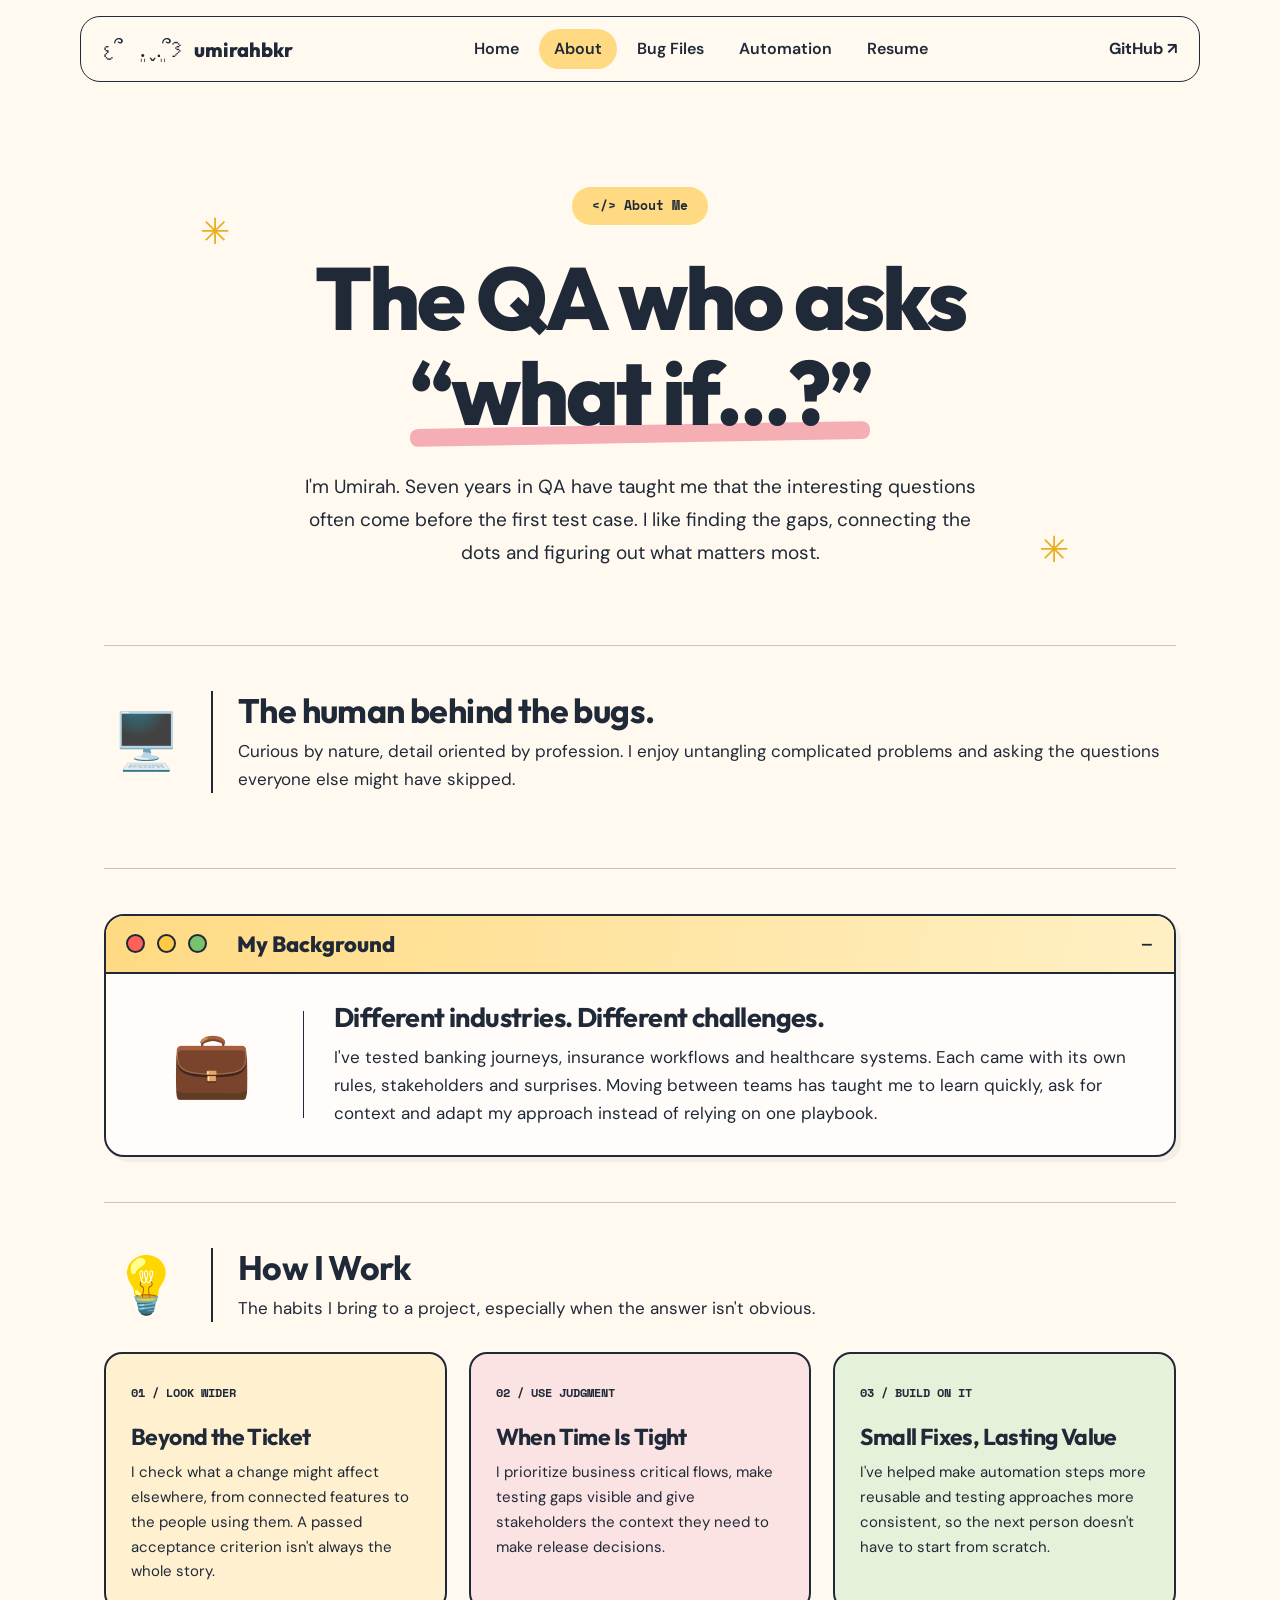
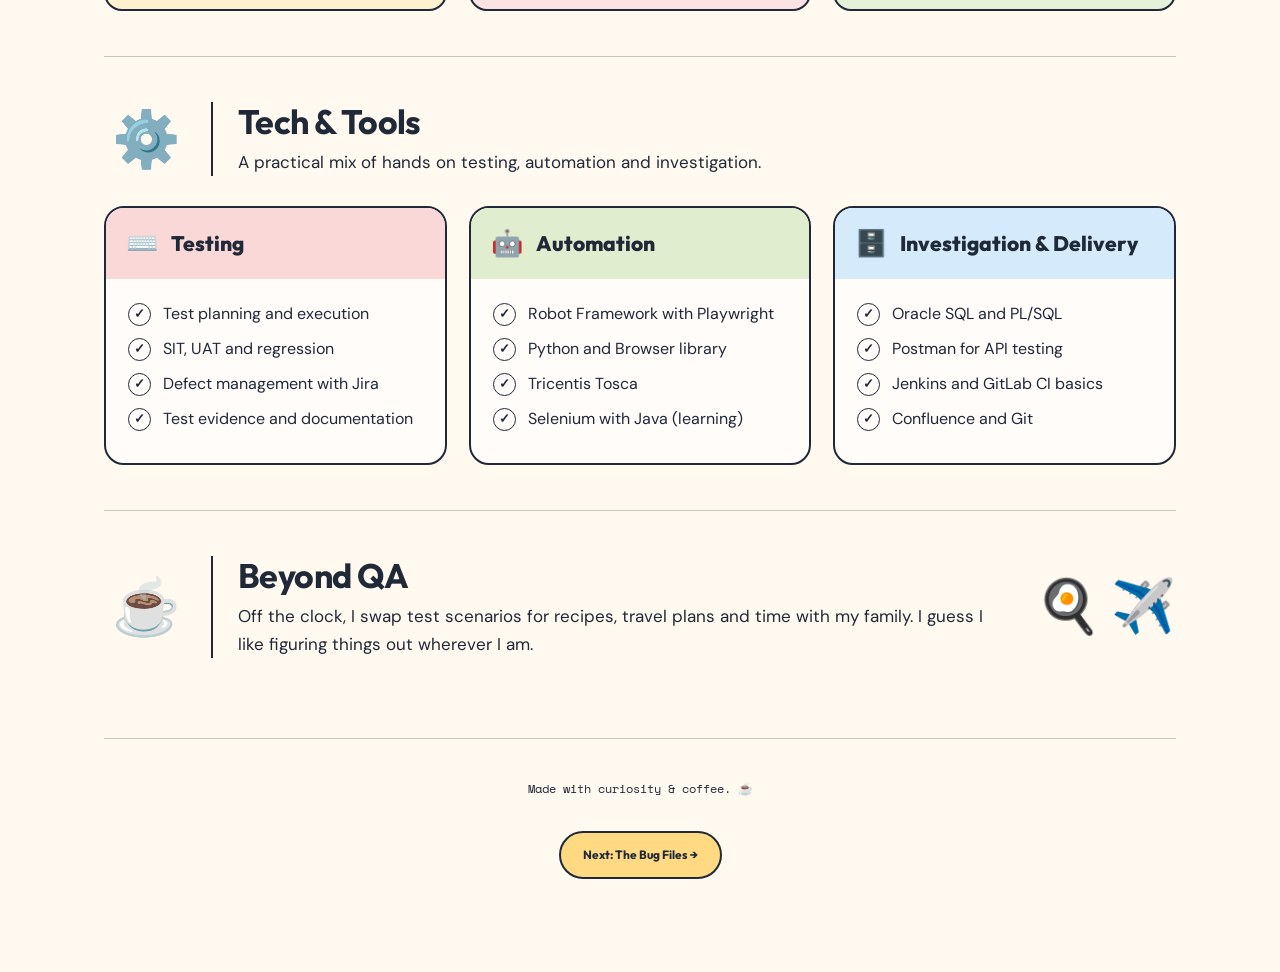
==== about.html @ 30c76423 "change font" ====
<!DOCTYPE html>
<html lang="en">
<head>
  <meta charset="UTF-8">
  <meta name="viewport" content="width=device-width, initial-scale=1.0">
  <meta name="description" content="About Umirah Bakar, a Software QA Specialist with experience across banking, insurance and healthcare.">
  <title>About Me | Umirah Bakar</title>
  <link rel="preconnect" href="https://fonts.googleapis.com">
  <link rel="preconnect" href="https://fonts.gstatic.com" crossorigin>
  <link href="https://fonts.googleapis.com/css2?family=DM+Sans:wght@400;500;600;700&family=Outfit:wght@400;500;600;700;800&family=Space+Mono:wght@400;700&display=swap" rel="stylesheet">
  <style>
    :root{--cream:#FFF9F0;--navy:#202938;--yellow:#FFDA83;--pink:#F6AEB5;--green:#CDE4B1;--blue:#BBDCF5}
    *{box-sizing:border-box}
    html{scroll-behavior:smooth}
    body{margin:0;background:var(--cream);color:var(--navy);font-family:'DM Sans',sans-serif;line-height:1.65}
    h1,h2,h3{font-family:'Outfit',sans-serif;line-height:1.15;letter-spacing:-.6px}
    a{color:inherit}
    header{position:sticky;top:0;z-index:100;padding:16px 24px 0;background:var(--cream)}
    .navbar{max-width:1120px;margin:auto;padding:12px 22px;border:1.5px solid var(--navy);border-radius:20px;background:var(--cream);display:flex;align-items:center;justify-content:space-between;gap:16px}
    .brand{display:flex;align-items:center;gap:12px;font-family:'Outfit',sans-serif;font-size:20px;font-weight:800;text-decoration:none;white-space:nowrap}
    .brand-symbol{font-family:'Space Mono',monospace;font-size:22px;font-weight:400}
    .nav-links{display:flex;align-items:center;justify-content:center;flex-wrap:wrap;gap:5px}
    .nav-links a{text-decoration:none;padding:7px 15px;border-radius:30px;font-weight:600;transition:background .2s,transform .2s}
    .nav-links a:hover{background:var(--pink);transform:translateY(-2px)}
    .nav-links a.active{background:var(--yellow)}
    .github-link{font-weight:700;text-decoration:none;white-space:nowrap}
    .container{max-width:1120px;margin:auto;padding:40px 24px 65px}
    .hero{text-align:center;padding:65px 15px 75px;position:relative}
    .eyebrow{display:inline-block;background:var(--yellow);border-radius:30px;padding:8px 20px;font-family:'Space Mono',monospace;font-size:13px;font-weight:700;margin-bottom:25px}
    .hero h1{font-size:clamp(46px,7vw,88px);font-weight:800;letter-spacing:-3px;line-height:1.08;margin:0 0 30px}
    .highlight{position:relative;white-space:nowrap;z-index:0}
    .highlight:after{content:"";position:absolute;left:0;bottom:5px;width:100%;height:18px;background:var(--pink);border-radius:8px;z-index:-1;transform:rotate(-1deg)}
    .hero p{max-width:680px;margin:auto;font-size:19px;line-height:1.75}
    .sparkle{position:absolute;color:#E8AF1E;font-size:36px;pointer-events:none}
    .sparkle.left{top:80px;left:9%}.sparkle.right{right:10%;bottom:65px}
    .section{border-top:1px solid #C9C3B9;padding:45px 0}
    .section-heading{display:flex;align-items:center;gap:22px;margin-bottom:30px}
    .section-icon{width:85px;flex-shrink:0;text-align:center;font-size:55px;line-height:1}
    .section-heading-text{border-left:2px solid var(--navy);padding-left:25px}
    .section-heading h2{font-size:34px;margin:0 0 7px}
    .section-heading p{font-size:17px;margin:0}
    .retro-window{border:2px solid var(--navy);border-radius:20px;overflow:hidden;background:rgba(255,255,255,.6);box-shadow:5px 5px 0 rgba(32,41,56,.05)}
    .window-bar{background:linear-gradient(100deg,var(--yellow),#FFF0C4);border-bottom:2px solid var(--navy);padding:10px 20px;display:flex;align-items:center;gap:12px}
    .window-dot{width:19px;height:19px;border:2px solid var(--navy);border-radius:50%}
    .red{background:#FF6158}.amber{background:#FFCA43}.lime{background:#77C36C}
    .window-title{font-family:'Outfit',sans-serif;font-size:22px;font-weight:800;margin-left:18px}
    .window-minimize{margin-left:auto;font-size:25px;line-height:1}
    .window-content{display:flex;align-items:center;gap:30px;padding:28px 38px}
    .window-illustration{width:160px;flex-shrink:0;text-align:center;font-size:65px;border-right:1.5px solid var(--navy);padding-right:25px}
    .window-content h3{font-size:27px;margin:0 0 10px}
    .window-content p{font-size:17px;margin:0}
    .quality-grid,.tools-grid{display:grid;grid-template-columns:repeat(3,minmax(0,1fr));gap:22px}
    .quality-card{border:2px solid var(--navy);border-radius:18px;padding:25px;background:white;transition:transform .2s,box-shadow .2s}
    .quality-card:nth-child(1){background:#FFF0D0}.quality-card:nth-child(2){background:#FBE3E4}.quality-card:nth-child(3){background:#E5F1D9}
    .quality-card:hover,.tool-card:hover{transform:translateY(-5px);box-shadow:5px 5px 0 var(--navy)}
    .quality-card .number{font-family:'Space Mono',monospace;font-size:12px;font-weight:700}
    .quality-card h3{font-size:23px;margin:18px 0 10px}
    .quality-card p{font-size:15px;margin:0}
    .tool-card{border:2px solid var(--navy);border-radius:20px;overflow:hidden;background:rgba(255,255,255,.6);transition:transform .2s,box-shadow .2s}
    .tool-card-title{padding:14px 20px;display:flex;align-items:center;gap:13px;font-family:'Outfit',sans-serif;font-size:21px;font-weight:800}
    .tool-card:nth-child(1) .tool-card-title{background:#FAD8D7}.tool-card:nth-child(2) .tool-card-title{background:#E1EDCF}.tool-card:nth-child(3) .tool-card-title{background:#D5EAFB}
    .tool-card-title span{font-size:26px}
    .tool-card ul{padding:12px 22px 20px;margin:0;list-style:none}
    .tool-card li{display:flex;align-items:flex-start;gap:12px;margin:12px 0;line-height:1.4}
    .tool-card li:before{content:"✓";display:inline-flex;align-items:center;justify-content:center;border:1.5px solid var(--navy);border-radius:50%;width:21px;height:21px;flex-shrink:0;font-size:13px;font-weight:800}
    .beyond{display:flex;align-items:center;justify-content:space-between;gap:30px}
    .beyond .section-heading{margin-bottom:0}.beyond-icons{font-size:52px;white-space:nowrap}
    footer{margin-top:35px;padding:28px 0;border-top:1px solid #C9C3B9;text-align:center;font-family:'Space Mono',monospace;font-size:12px}
    .next-page{display:inline-block;margin-top:20px;padding:12px 22px;background:var(--yellow);border:2px solid var(--navy);border-radius:30px;font-family:'Outfit',sans-serif;font-weight:700;text-decoration:none;transition:transform .2s}
    .next-page:hover{transform:translateY(-3px)}
    a:focus-visible{outline:3px solid #B36D36;outline-offset:3px}
    @media(max-width:850px){.navbar{flex-wrap:wrap;justify-content:center}.nav-links{order:3;width:100%}.quality-grid,.tools-grid{grid-template-columns:1fr}.beyond{flex-direction:column;align-items:flex-start}}
    @media(max-width:550px){header{padding:10px 10px 0}.navbar{padding:12px;gap:8px}.brand{font-size:17px}.nav-links{gap:3px}.nav-links a{font-size:12px;padding:6px 9px}.container{padding:20px 18px 45px}.hero{padding:55px 0 60px}.hero h1{font-size:clamp(39px,10vw,58px);letter-spacing:-1.5px}.hero p{font-size:16px}.highlight:after{height:11px}.sparkle{font-size:22px}.section{padding:32px 0}.section-heading{gap:12px}.section-icon{width:55px;font-size:38px}.section-heading-text{padding-left:14px}.section-heading h2{font-size:25px}.section-heading p{font-size:14px}.window-bar{padding:10px;gap:7px}.window-dot{width:14px;height:14px}.window-title{font-size:17px;margin-left:7px}.window-content{padding:24px;flex-direction:column;text-align:center}.window-illustration{width:100%;border-right:none;border-bottom:1.5px solid var(--navy);padding:0 0 15px}.window-content h3{font-size:23px}.window-content p{font-size:15px}.beyond-icons{font-size:42px}}
    @media(prefers-reduced-motion:reduce){html{scroll-behavior:auto}*,*:before,*:after{transition:none!important}}
  </style>
</head>
<body>
  <header>
    <nav class="navbar" aria-label="Main navigation">
      <a href="index.html" class="brand"><span class="brand-symbol">𐔌՞ ܸ.ˬ.ܸ՞𐦯</span>umirahbkr</a>
      <div class="nav-links">
        <a href="index.html">Home</a>
        <a href="about.html" class="active" aria-current="page">About</a>
        <a href="bug-files.html">Bug Files</a>
        <a href="automation.html">Automation</a>
        <a href="resume.html">Resume</a>
      </div>
      <a class="github-link" href="https://github.com/syafiqahumirah" target="_blank" rel="noopener noreferrer" aria-label="Visit my GitHub profile">GitHub ↗</a>
    </nav>
  </header>

  <main class="container">
    <section class="hero">
      <span class="sparkle left" aria-hidden="true">✳</span>
      <span class="eyebrow">&lt;/&gt; About Me</span>
      <h1>The QA who asks<br><span class="highlight">“what if...?”</span></h1>
      <p>I'm Umirah. Seven years in QA have taught me that the interesting questions often come before the first test case. I like finding the gaps, connecting the dots and figuring out what matters most.</p>
      <span class="sparkle right" aria-hidden="true">✳</span>
    </section>

    <section class="section">
      <div class="section-heading">
        <div class="section-icon" aria-hidden="true">🖥️</div>
        <div class="section-heading-text">
          <h2>The human behind the bugs.</h2>
          <p>Curious by nature, detail oriented by profession. I enjoy untangling complicated problems and asking the questions everyone else might have skipped.</p>
        </div>
      </div>
    </section>

    <section class="section">
      <div class="retro-window">
        <div class="window-bar">
          <span class="window-dot red"></span>
          <span class="window-dot amber"></span>
          <span class="window-dot lime"></span>
          <span class="window-title">My Background</span>
          <span class="window-minimize" aria-hidden="true">−</span>
        </div>
        <div class="window-content">
          <div class="window-illustration" aria-hidden="true">💼</div>
          <div>
            <h3>Different industries. Different challenges.</h3>
            <p>I've tested banking journeys, insurance workflows and healthcare systems. Each came with its own rules, stakeholders and surprises. Moving between teams has taught me to learn quickly, ask for context and adapt my approach instead of relying on one playbook.</p>
          </div>
        </div>
      </div>
    </section>

    <section class="section">
      <div class="section-heading">
        <div class="section-icon" aria-hidden="true">💡</div>
        <div class="section-heading-text">
          <h2>How I Work</h2>
          <p>The habits I bring to a project, especially when the answer isn't obvious.</p>
        </div>
      </div>

      <div class="quality-grid">
        <article class="quality-card">
          <span class="number">01 / LOOK WIDER</span>
          <h3>Beyond the Ticket</h3>
          <p>I check what a change might affect elsewhere, from connected features to the people using them. A passed acceptance criterion isn't always the whole story.</p>
        </article>

        <article class="quality-card">
          <span class="number">02 / USE JUDGMENT</span>
          <h3>When Time Is Tight</h3>
          <p>I prioritize business critical flows, make testing gaps visible and give stakeholders the context they need to make release decisions.</p>
        </article>

        <article class="quality-card">
          <span class="number">03 / BUILD ON IT</span>
          <h3>Small Fixes, Lasting Value</h3>
          <p>I've helped make automation steps more reusable and testing approaches more consistent, so the next person doesn't have to start from scratch.</p>
        </article>
      </div>
    </section>

    <section class="section">
      <div class="section-heading">
        <div class="section-icon" aria-hidden="true">⚙️</div>
        <div class="section-heading-text">
          <h2>Tech &amp; Tools</h2>
          <p>A practical mix of hands on testing, automation and investigation.</p>
        </div>
      </div>

      <div class="tools-grid">
        <article class="tool-card">
          <div class="tool-card-title"><span aria-hidden="true">⌨️</span>Testing</div>
          <ul>
            <li>Test planning and execution</li>
            <li>SIT, UAT and regression</li>
            <li>Defect management with Jira</li>
            <li>Test evidence and documentation</li>
          </ul>
        </article>

        <article class="tool-card">
          <div class="tool-card-title"><span aria-hidden="true">🤖</span>Automation</div>
          <ul>
            <li>Robot Framework with Playwright</li>
            <li>Python and Browser library</li>
            <li>Tricentis Tosca</li>
            <li>Selenium with Java (learning)</li>
          </ul>
        </article>

        <article class="tool-card">
          <div class="tool-card-title"><span aria-hidden="true">🗄️</span>Investigation &amp; Delivery</div>
          <ul>
            <li>Oracle SQL and PL/SQL</li>
            <li>Postman for API testing</li>
            <li>Jenkins and GitLab CI basics</li>
            <li>Confluence and Git</li>
          </ul>
        </article>
      </div>
    </section>

    <section class="section">
      <div class="beyond">
        <div class="section-heading">
          <div class="section-icon" aria-hidden="true">☕</div>
          <div class="section-heading-text">
            <h2>Beyond QA</h2>
            <p>Off the clock, I swap test scenarios for recipes, travel plans and time with my family. I guess I like figuring things out wherever I am.</p>
          </div>
        </div>
        <div class="beyond-icons" aria-hidden="true">🍳 ✈️</div>
      </div>
    </section>

    <footer>
      <p>Made with curiosity &amp; coffee. ☕</p>
      <a href="bug-files.html" class="next-page">Next: The Bug Files →</a>
    </footer>
  </main>
</body>
</html>
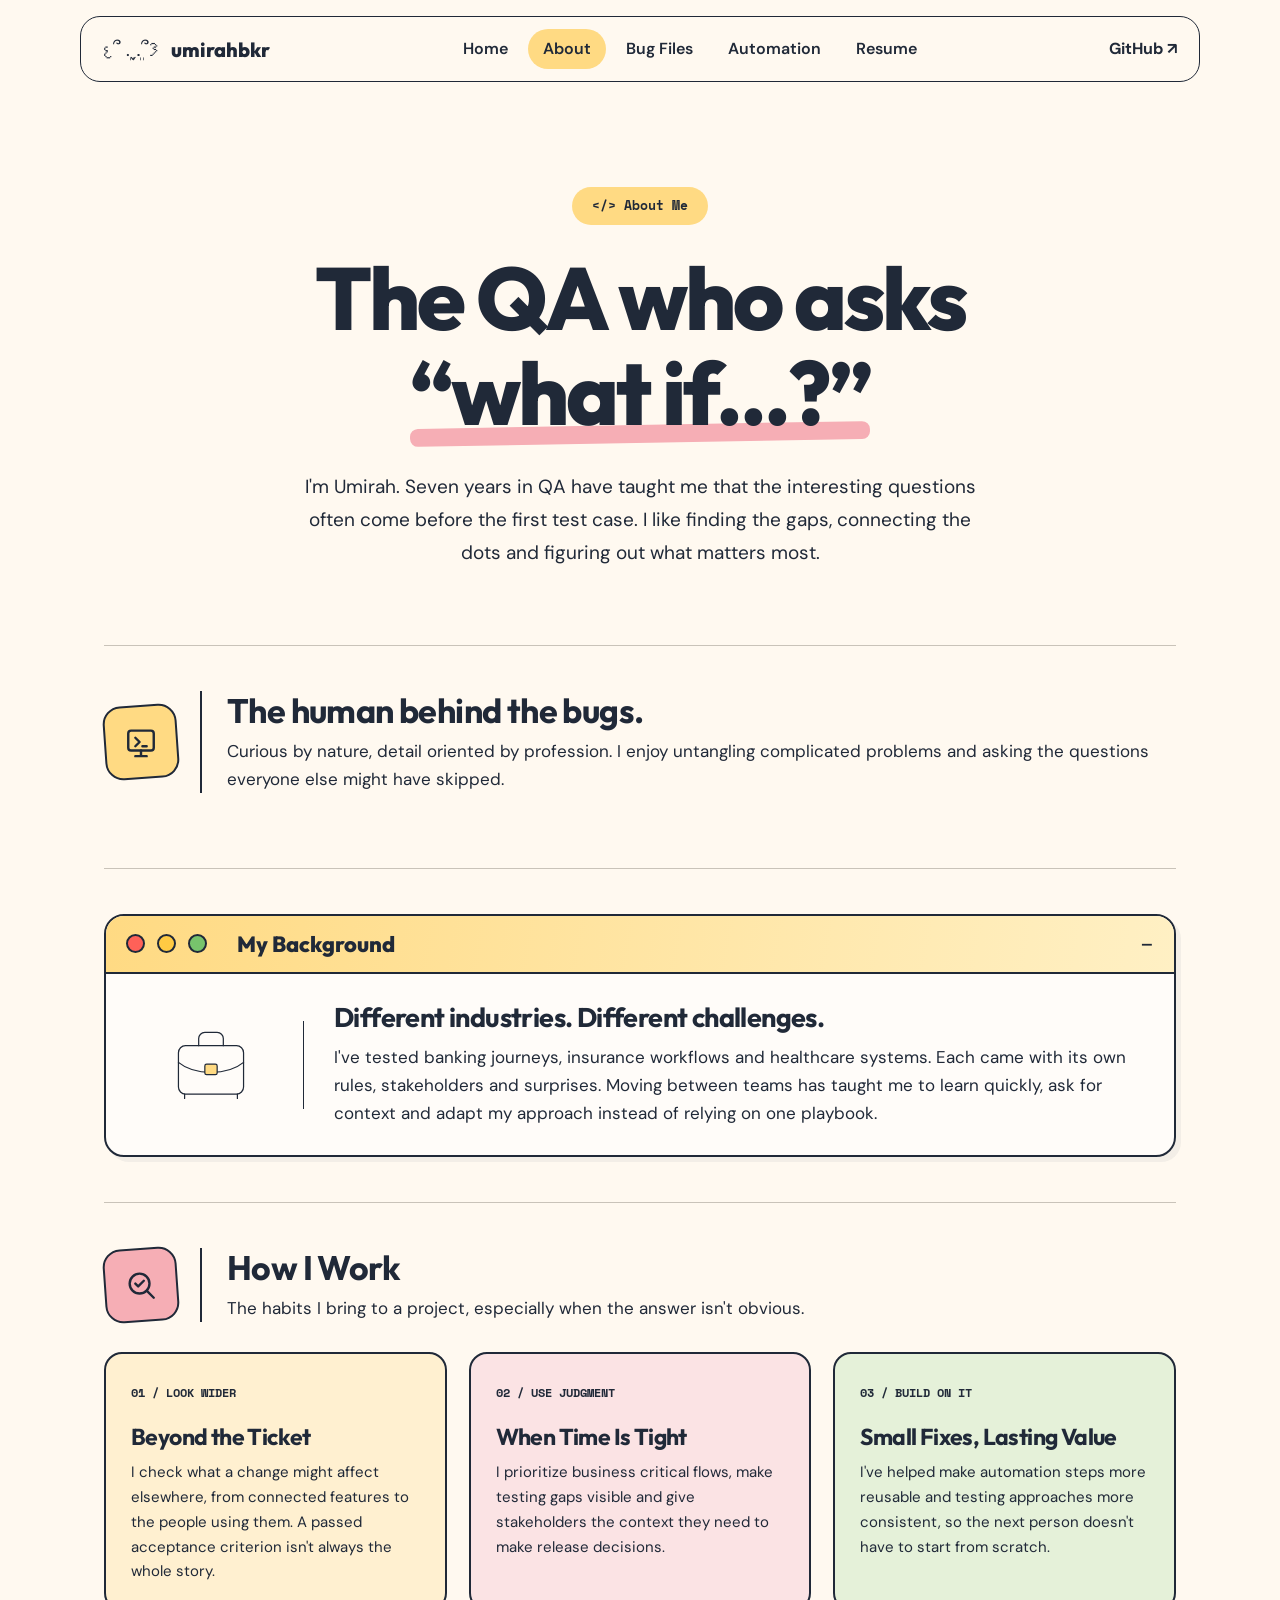
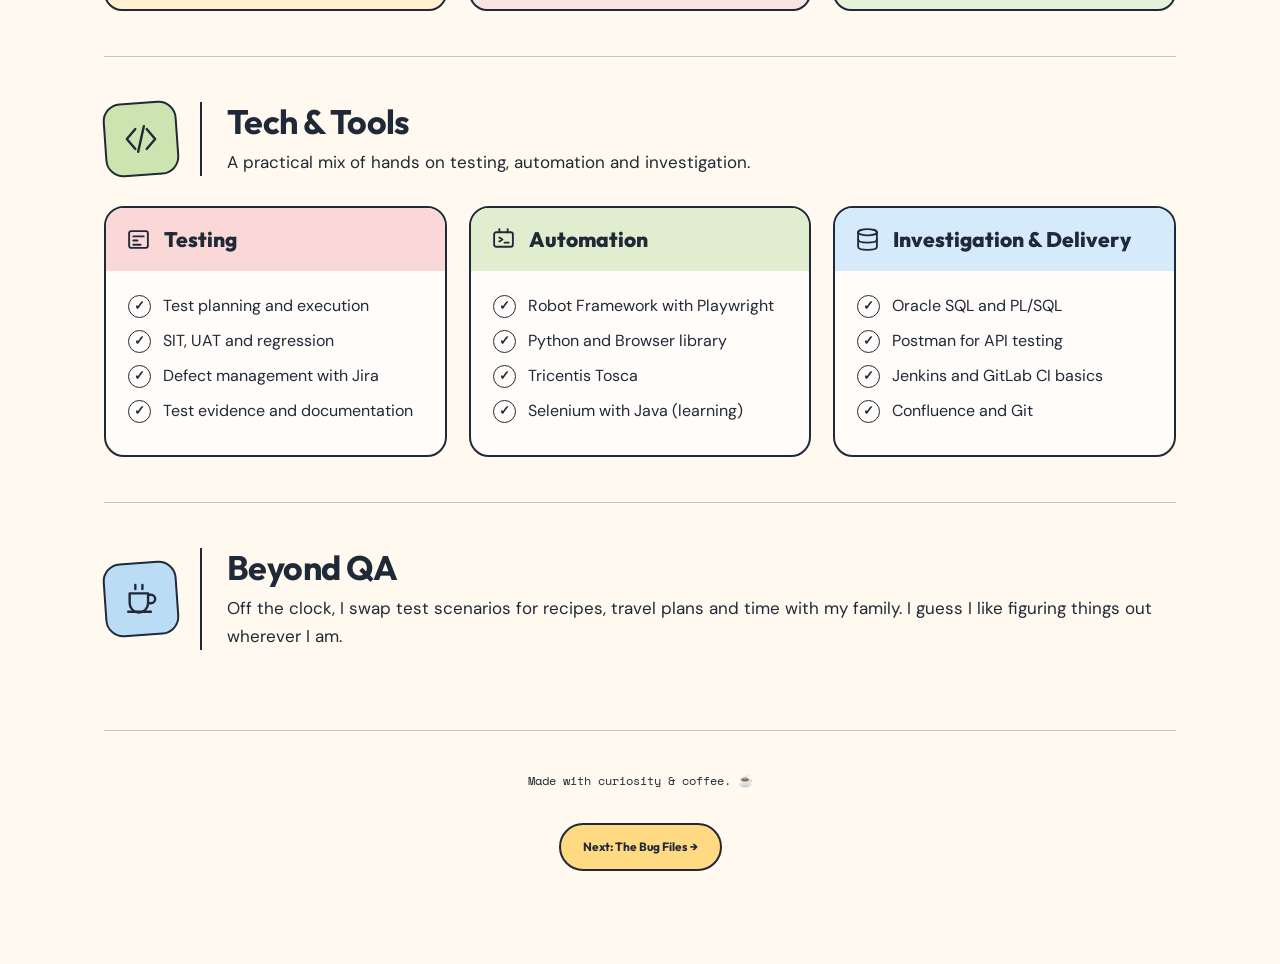
==== commit 4279427d: "remove emoji" ====
--- a/about.html
+++ b/about.html
@@ -6,79 +6,636 @@
   <meta name="viewport" content="width=device-width, initial-scale=1.0">
   <meta name="description" content="About Umirah Bakar, a Software QA Specialist with experience across banking, insurance and healthcare.">
   <title>About Me | Umirah Bakar</title>
+
   <link rel="preconnect" href="https://fonts.googleapis.com">
   <link rel="preconnect" href="https://fonts.gstatic.com" crossorigin>
   <link href="https://fonts.googleapis.com/css2?family=DM+Sans:wght@400;500;600;700&family=Outfit:wght@400;500;600;700;800&family=Space+Mono:wght@400;700&display=swap" rel="stylesheet">
+
   <style>
-    :root{--cream:#FFF9F0;--navy:#202938;--yellow:#FFDA83;--pink:#F6AEB5;--green:#CDE4B1;--blue:#BBDCF5}
-    *{box-sizing:border-box}
-    html{scroll-behavior:smooth}
-    body{margin:0;background:var(--cream);color:var(--navy);font-family:'DM Sans',sans-serif;line-height:1.65}
-    h1,h2,h3{font-family:'Outfit',sans-serif;line-height:1.15;letter-spacing:-.6px}
-    a{color:inherit}
-    header{position:sticky;top:0;z-index:100;padding:16px 24px 0;background:var(--cream)}
-    .navbar{max-width:1120px;margin:auto;padding:12px 22px;border:1.5px solid var(--navy);border-radius:20px;background:var(--cream);display:flex;align-items:center;justify-content:space-between;gap:16px}
-    .brand{display:flex;align-items:center;gap:12px;font-family:'Outfit',sans-serif;font-size:20px;font-weight:800;text-decoration:none;white-space:nowrap}
-    .brand-symbol{font-family:'Space Mono',monospace;font-size:22px;font-weight:400}
-    .nav-links{display:flex;align-items:center;justify-content:center;flex-wrap:wrap;gap:5px}
-    .nav-links a{text-decoration:none;padding:7px 15px;border-radius:30px;font-weight:600;transition:background .2s,transform .2s}
-    .nav-links a:hover{background:var(--pink);transform:translateY(-2px)}
-    .nav-links a.active{background:var(--yellow)}
-    .github-link{font-weight:700;text-decoration:none;white-space:nowrap}
-    .container{max-width:1120px;margin:auto;padding:40px 24px 65px}
-    .hero{text-align:center;padding:65px 15px 75px;position:relative}
-    .eyebrow{display:inline-block;background:var(--yellow);border-radius:30px;padding:8px 20px;font-family:'Space Mono',monospace;font-size:13px;font-weight:700;margin-bottom:25px}
-    .hero h1{font-size:clamp(46px,7vw,88px);font-weight:800;letter-spacing:-3px;line-height:1.08;margin:0 0 30px}
-    .highlight{position:relative;white-space:nowrap;z-index:0}
-    .highlight:after{content:"";position:absolute;left:0;bottom:5px;width:100%;height:18px;background:var(--pink);border-radius:8px;z-index:-1;transform:rotate(-1deg)}
-    .hero p{max-width:680px;margin:auto;font-size:19px;line-height:1.75}
-    .sparkle{position:absolute;color:#E8AF1E;font-size:36px;pointer-events:none}
-    .sparkle.left{top:80px;left:9%}.sparkle.right{right:10%;bottom:65px}
-    .section{border-top:1px solid #C9C3B9;padding:45px 0}
-    .section-heading{display:flex;align-items:center;gap:22px;margin-bottom:30px}
-    .section-icon{width:85px;flex-shrink:0;text-align:center;font-size:55px;line-height:1}
-    .section-heading-text{border-left:2px solid var(--navy);padding-left:25px}
-    .section-heading h2{font-size:34px;margin:0 0 7px}
-    .section-heading p{font-size:17px;margin:0}
-    .retro-window{border:2px solid var(--navy);border-radius:20px;overflow:hidden;background:rgba(255,255,255,.6);box-shadow:5px 5px 0 rgba(32,41,56,.05)}
-    .window-bar{background:linear-gradient(100deg,var(--yellow),#FFF0C4);border-bottom:2px solid var(--navy);padding:10px 20px;display:flex;align-items:center;gap:12px}
-    .window-dot{width:19px;height:19px;border:2px solid var(--navy);border-radius:50%}
-    .red{background:#FF6158}.amber{background:#FFCA43}.lime{background:#77C36C}
-    .window-title{font-family:'Outfit',sans-serif;font-size:22px;font-weight:800;margin-left:18px}
-    .window-minimize{margin-left:auto;font-size:25px;line-height:1}
-    .window-content{display:flex;align-items:center;gap:30px;padding:28px 38px}
-    .window-illustration{width:160px;flex-shrink:0;text-align:center;font-size:65px;border-right:1.5px solid var(--navy);padding-right:25px}
-    .window-content h3{font-size:27px;margin:0 0 10px}
-    .window-content p{font-size:17px;margin:0}
-    .quality-grid,.tools-grid{display:grid;grid-template-columns:repeat(3,minmax(0,1fr));gap:22px}
-    .quality-card{border:2px solid var(--navy);border-radius:18px;padding:25px;background:white;transition:transform .2s,box-shadow .2s}
-    .quality-card:nth-child(1){background:#FFF0D0}.quality-card:nth-child(2){background:#FBE3E4}.quality-card:nth-child(3){background:#E5F1D9}
-    .quality-card:hover,.tool-card:hover{transform:translateY(-5px);box-shadow:5px 5px 0 var(--navy)}
-    .quality-card .number{font-family:'Space Mono',monospace;font-size:12px;font-weight:700}
-    .quality-card h3{font-size:23px;margin:18px 0 10px}
-    .quality-card p{font-size:15px;margin:0}
-    .tool-card{border:2px solid var(--navy);border-radius:20px;overflow:hidden;background:rgba(255,255,255,.6);transition:transform .2s,box-shadow .2s}
-    .tool-card-title{padding:14px 20px;display:flex;align-items:center;gap:13px;font-family:'Outfit',sans-serif;font-size:21px;font-weight:800}
-    .tool-card:nth-child(1) .tool-card-title{background:#FAD8D7}.tool-card:nth-child(2) .tool-card-title{background:#E1EDCF}.tool-card:nth-child(3) .tool-card-title{background:#D5EAFB}
-    .tool-card-title span{font-size:26px}
-    .tool-card ul{padding:12px 22px 20px;margin:0;list-style:none}
-    .tool-card li{display:flex;align-items:flex-start;gap:12px;margin:12px 0;line-height:1.4}
-    .tool-card li:before{content:"✓";display:inline-flex;align-items:center;justify-content:center;border:1.5px solid var(--navy);border-radius:50%;width:21px;height:21px;flex-shrink:0;font-size:13px;font-weight:800}
-    .beyond{display:flex;align-items:center;justify-content:space-between;gap:30px}
-    .beyond .section-heading{margin-bottom:0}.beyond-icons{font-size:52px;white-space:nowrap}
-    footer{margin-top:35px;padding:28px 0;border-top:1px solid #C9C3B9;text-align:center;font-family:'Space Mono',monospace;font-size:12px}
-    .next-page{display:inline-block;margin-top:20px;padding:12px 22px;background:var(--yellow);border:2px solid var(--navy);border-radius:30px;font-family:'Outfit',sans-serif;font-weight:700;text-decoration:none;transition:transform .2s}
-    .next-page:hover{transform:translateY(-3px)}
-    a:focus-visible{outline:3px solid #B36D36;outline-offset:3px}
-    @media(max-width:850px){.navbar{flex-wrap:wrap;justify-content:center}.nav-links{order:3;width:100%}.quality-grid,.tools-grid{grid-template-columns:1fr}.beyond{flex-direction:column;align-items:flex-start}}
-    @media(max-width:550px){header{padding:10px 10px 0}.navbar{padding:12px;gap:8px}.brand{font-size:17px}.nav-links{gap:3px}.nav-links a{font-size:12px;padding:6px 9px}.container{padding:20px 18px 45px}.hero{padding:55px 0 60px}.hero h1{font-size:clamp(39px,10vw,58px);letter-spacing:-1.5px}.hero p{font-size:16px}.highlight:after{height:11px}.sparkle{font-size:22px}.section{padding:32px 0}.section-heading{gap:12px}.section-icon{width:55px;font-size:38px}.section-heading-text{padding-left:14px}.section-heading h2{font-size:25px}.section-heading p{font-size:14px}.window-bar{padding:10px;gap:7px}.window-dot{width:14px;height:14px}.window-title{font-size:17px;margin-left:7px}.window-content{padding:24px;flex-direction:column;text-align:center}.window-illustration{width:100%;border-right:none;border-bottom:1.5px solid var(--navy);padding:0 0 15px}.window-content h3{font-size:23px}.window-content p{font-size:15px}.beyond-icons{font-size:42px}}
-    @media(prefers-reduced-motion:reduce){html{scroll-behavior:auto}*,*:before,*:after{transition:none!important}}
+    :root {
+      --cream: #FFF9F0;
+      --navy: #202938;
+      --yellow: #FFDA83;
+      --pink: #F6AEB5;
+      --green: #CDE4B1;
+      --blue: #BBDCF5;
+    }
+
+    * {
+      box-sizing: border-box;
+    }
+
+    html {
+      scroll-behavior: smooth;
+    }
+
+    body {
+      margin: 0;
+      background: var(--cream);
+      color: var(--navy);
+      font-family: 'DM Sans', sans-serif;
+      line-height: 1.65;
+    }
+
+    h1, h2, h3 {
+      font-family: 'Outfit', sans-serif;
+      line-height: 1.15;
+      letter-spacing: -.6px;
+    }
+
+    a {
+      color: inherit;
+    }
+
+    /* Navigation */
+
+    header {
+      position: sticky;
+      top: 0;
+      z-index: 100;
+      padding: 16px 24px 0;
+      background: var(--cream);
+    }
+
+    .navbar {
+      max-width: 1120px;
+      margin: auto;
+      padding: 12px 22px;
+      border: 1.5px solid var(--navy);
+      border-radius: 20px;
+      background: var(--cream);
+      display: flex;
+      align-items: center;
+      justify-content: space-between;
+      gap: 16px;
+    }
+
+    .brand {
+      display: flex;
+      align-items: center;
+      gap: 12px;
+      font-family: 'Outfit', sans-serif;
+      font-size: 20px;
+      font-weight: 800;
+      text-decoration: none;
+      white-space: nowrap;
+    }
+
+    .brand-symbol {
+      font-family: 'DM Sans', sans-serif;
+      font-size: 19px;
+      font-weight: 400;
+    }
+
+    .nav-links {
+      display: flex;
+      align-items: center;
+      justify-content: center;
+      flex-wrap: wrap;
+      gap: 5px;
+    }
+
+    .nav-links a {
+      text-decoration: none;
+      padding: 7px 15px;
+      border-radius: 30px;
+      font-weight: 600;
+      transition: background .2s, transform .2s;
+    }
+
+    .nav-links a:hover {
+      background: var(--pink);
+      transform: translateY(-2px);
+    }
+
+    .nav-links a.active {
+      background: var(--yellow);
+    }
+
+    .github-link {
+      font-weight: 700;
+      text-decoration: none;
+      white-space: nowrap;
+    }
+
+    /* Layout */
+
+    .container {
+      max-width: 1120px;
+      margin: auto;
+      padding: 40px 24px 65px;
+    }
+
+    /* Hero */
+
+    .hero {
+      text-align: center;
+      padding: 65px 15px 75px;
+    }
+
+    .eyebrow {
+      display: inline-block;
+      background: var(--yellow);
+      border-radius: 30px;
+      padding: 8px 20px;
+      font-family: 'Space Mono', monospace;
+      font-size: 13px;
+      font-weight: 700;
+      margin-bottom: 25px;
+    }
+
+    .hero h1 {
+      font-size: clamp(46px, 7vw, 88px);
+      font-weight: 800;
+      letter-spacing: -3px;
+      line-height: 1.08;
+      margin: 0 0 30px;
+    }
+
+    .highlight {
+      position: relative;
+      white-space: nowrap;
+      z-index: 0;
+    }
+
+    .highlight:after {
+      content: "";
+      position: absolute;
+      left: 0;
+      bottom: 5px;
+      width: 100%;
+      height: 18px;
+      background: var(--pink);
+      border-radius: 8px;
+      z-index: -1;
+      transform: rotate(-1deg);
+    }
+
+    .hero p {
+      max-width: 680px;
+      margin: auto;
+      font-size: 19px;
+      line-height: 1.75;
+    }
+
+    /* Section headings */
+
+    .section {
+      border-top: 1px solid #C9C3B9;
+      padding: 45px 0;
+    }
+
+    .section-heading {
+      display: flex;
+      align-items: center;
+      gap: 22px;
+      margin-bottom: 30px;
+    }
+
+    .section-icon {
+      width: 74px;
+      height: 74px;
+      flex-shrink: 0;
+      display: flex;
+      align-items: center;
+      justify-content: center;
+      border: 2px solid var(--navy);
+      border-radius: 18px;
+      background: var(--yellow);
+      transform: rotate(-4deg);
+    }
+
+    .section-icon svg {
+      width: 34px;
+      height: 34px;
+      stroke: var(--navy);
+      stroke-width: 1.7;
+      stroke-linecap: round;
+      stroke-linejoin: round;
+      fill: none;
+      transform: rotate(4deg);
+    }
+
+    .section-heading-text {
+      border-left: 2px solid var(--navy);
+      padding-left: 25px;
+    }
+
+    .section-heading h2 {
+      font-size: 34px;
+      margin: 0 0 7px;
+    }
+
+    .section-heading p {
+      font-size: 17px;
+      margin: 0;
+    }
+
+    /* Retro window */
+
+    .retro-window {
+      border: 2px solid var(--navy);
+      border-radius: 20px;
+      overflow: hidden;
+      background: rgba(255,255,255,.6);
+      box-shadow: 5px 5px 0 rgba(32,41,56,.05);
+    }
+
+    .window-bar {
+      background: linear-gradient(100deg, var(--yellow), #FFF0C4);
+      border-bottom: 2px solid var(--navy);
+      padding: 10px 20px;
+      display: flex;
+      align-items: center;
+      gap: 12px;
+    }
+
+    .window-dot {
+      width: 19px;
+      height: 19px;
+      border: 2px solid var(--navy);
+      border-radius: 50%;
+    }
+
+    .red { background: #FF6158; }
+    .amber { background: #FFCA43; }
+    .lime { background: #77C36C; }
+
+    .window-title {
+      font-family: 'Outfit', sans-serif;
+      font-size: 22px;
+      font-weight: 800;
+      margin-left: 18px;
+    }
+
+    .window-minimize {
+      margin-left: auto;
+      font-size: 25px;
+      line-height: 1;
+    }
+
+    .window-content {
+      display: flex;
+      align-items: center;
+      gap: 30px;
+      padding: 28px 38px;
+    }
+
+    .window-illustration {
+      width: 160px;
+      flex-shrink: 0;
+      display: flex;
+      justify-content: center;
+      align-items: center;
+      border-right: 1.5px solid var(--navy);
+      padding-right: 25px;
+    }
+
+    .window-illustration svg {
+      width: 88px;
+      height: 88px;
+      stroke: var(--navy);
+      stroke-width: 1.4;
+      fill: none;
+      stroke-linecap: round;
+      stroke-linejoin: round;
+    }
+
+    .window-content h3 {
+      font-size: 27px;
+      margin: 0 0 10px;
+    }
+
+    .window-content p {
+      font-size: 17px;
+      margin: 0;
+    }
+
+    /* How I Work */
+
+    .quality-grid,
+    .tools-grid {
+      display: grid;
+      grid-template-columns: repeat(3, minmax(0, 1fr));
+      gap: 22px;
+    }
+
+    .quality-card {
+      border: 2px solid var(--navy);
+      border-radius: 18px;
+      padding: 25px;
+      background: white;
+      transition: transform .2s, box-shadow .2s;
+    }
+
+    .quality-card:nth-child(1) {
+      background: #FFF0D0;
+    }
+
+    .quality-card:nth-child(2) {
+      background: #FBE3E4;
+    }
+
+    .quality-card:nth-child(3) {
+      background: #E5F1D9;
+    }
+
+    .quality-card:hover,
+    .tool-card:hover {
+      transform: translateY(-5px);
+      box-shadow: 5px 5px 0 var(--navy);
+    }
+
+    .quality-card .number {
+      font-family: 'Space Mono', monospace;
+      font-size: 12px;
+      font-weight: 700;
+    }
+
+    .quality-card h3 {
+      font-size: 23px;
+      margin: 18px 0 10px;
+    }
+
+    .quality-card p {
+      font-size: 15px;
+      margin: 0;
+    }
+
+    /* Tools */
+
+    .tool-card {
+      border: 2px solid var(--navy);
+      border-radius: 20px;
+      overflow: hidden;
+      background: rgba(255,255,255,.6);
+      transition: transform .2s, box-shadow .2s;
+    }
+
+    .tool-card-title {
+      padding: 14px 20px;
+      display: flex;
+      align-items: center;
+      gap: 13px;
+      font-family: 'Outfit', sans-serif;
+      font-size: 21px;
+      font-weight: 800;
+    }
+
+    .tool-card-title svg {
+      width: 25px;
+      height: 25px;
+      flex-shrink: 0;
+      stroke: var(--navy);
+      stroke-width: 1.8;
+      stroke-linecap: round;
+      stroke-linejoin: round;
+      fill: none;
+    }
+
+    .tool-card:nth-child(1) .tool-card-title {
+      background: #FAD8D7;
+    }
+
+    .tool-card:nth-child(2) .tool-card-title {
+      background: #E1EDCF;
+    }
+
+    .tool-card:nth-child(3) .tool-card-title {
+      background: #D5EAFB;
+    }
+
+    .tool-card ul {
+      padding: 12px 22px 20px;
+      margin: 0;
+      list-style: none;
+    }
+
+    .tool-card li {
+      display: flex;
+      align-items: flex-start;
+      gap: 12px;
+      margin: 12px 0;
+      line-height: 1.4;
+    }
+
+    .tool-card li:before {
+      content: "✓";
+      display: inline-flex;
+      align-items: center;
+      justify-content: center;
+      border: 1.5px solid var(--navy);
+      border-radius: 50%;
+      width: 21px;
+      height: 21px;
+      flex-shrink: 0;
+      font-size: 13px;
+      font-weight: 800;
+    }
+
+    /* Beyond QA */
+
+    .beyond .section-heading {
+      margin-bottom: 0;
+    }
+
+    .beyond .section-icon {
+      background: var(--blue);
+    }
+
+    /* Footer */
+
+    footer {
+      margin-top: 35px;
+      padding: 28px 0;
+      border-top: 1px solid #C9C3B9;
+      text-align: center;
+      font-family: 'Space Mono', monospace;
+      font-size: 12px;
+    }
+
+    .next-page {
+      display: inline-block;
+      margin-top: 20px;
+      padding: 12px 22px;
+      background: var(--yellow);
+      border: 2px solid var(--navy);
+      border-radius: 30px;
+      font-family: 'Outfit', sans-serif;
+      font-weight: 700;
+      text-decoration: none;
+      transition: transform .2s;
+    }
+
+    .next-page:hover {
+      transform: translateY(-3px);
+    }
+
+    a:focus-visible {
+      outline: 3px solid #B36D36;
+      outline-offset: 3px;
+    }
+
+    /* Tablet */
+
+    @media (max-width: 850px) {
+      .navbar {
+        flex-wrap: wrap;
+        justify-content: center;
+      }
+
+      .nav-links {
+        order: 3;
+        width: 100%;
+      }
+
+      .quality-grid,
+      .tools-grid {
+        grid-template-columns: 1fr;
+      }
+    }
+
+    /* Mobile */
+
+    @media (max-width: 550px) {
+      header {
+        padding: 10px 10px 0;
+      }
+
+      .navbar {
+        padding: 12px;
+        gap: 8px;
+      }
+
+      .brand {
+        font-size: 17px;
+      }
+
+      .brand-symbol {
+        font-size: 15px;
+      }
+
+      .nav-links {
+        gap: 3px;
+      }
+
+      .nav-links a {
+        font-size: 12px;
+        padding: 6px 9px;
+      }
+
+      .container {
+        padding: 20px 18px 45px;
+      }
+
+      .hero {
+        padding: 55px 0 60px;
+      }
+
+      .hero h1 {
+        font-size: clamp(39px, 10vw, 58px);
+        letter-spacing: -1.5px;
+      }
+
+      .hero p {
+        font-size: 16px;
+      }
+
+      .highlight:after {
+        height: 11px;
+      }
+
+      .section {
+        padding: 32px 0;
+      }
+
+      .section-heading {
+        gap: 12px;
+      }
+
+      .section-icon {
+        width: 54px;
+        height: 54px;
+        border-radius: 13px;
+      }
+
+      .section-icon svg {
+        width: 27px;
+        height: 27px;
+      }
+
+      .section-heading-text {
+        padding-left: 14px;
+      }
+
+      .section-heading h2 {
+        font-size: 25px;
+      }
+
+      .section-heading p {
+        font-size: 14px;
+      }
+
+      .window-bar {
+        padding: 10px;
+        gap: 7px;
+      }
+
+      .window-dot {
+        width: 14px;
+        height: 14px;
+      }
+
+      .window-title {
+        font-size: 17px;
+        margin-left: 7px;
+      }
+
+      .window-content {
+        padding: 24px;
+        flex-direction: column;
+        text-align: center;
+      }
+
+      .window-illustration {
+        width: 100%;
+        border-right: none;
+        border-bottom: 1.5px solid var(--navy);
+        padding: 0 0 15px;
+      }
+
+      .window-content h3 {
+        font-size: 23px;
+      }
+
+      .window-content p {
+        font-size: 15px;
+      }
+    }
+
+    @media (prefers-reduced-motion: reduce) {
+      html {
+        scroll-behavior: auto;
+      }
+
+      *, *:before, *:after {
+        transition: none !important;
+      }
+    }
   </style>
 </head>
+
 <body>
+
+  <!-- Navigation -->
   <header>
     <nav class="navbar" aria-label="Main navigation">
-      <a href="index.html" class="brand"><span class="brand-symbol">𐔌՞ ܸ.ˬ.ܸ՞𐦯</span>umirahbkr</a>
+
+      <a href="index.html" class="brand">
+        <span class="brand-symbol">𐔌՞ ܸ.ˬ.ܸ՞𐦯</span>
+        umirahbkr
+      </a>
+
       <div class="nav-links">
         <a href="index.html">Home</a>
         <a href="about.html" class="active" aria-current="page">About</a>
@@ -86,31 +643,71 @@
         <a href="automation.html">Automation</a>
         <a href="resume.html">Resume</a>
       </div>
-      <a class="github-link" href="https://github.com/syafiqahumirah" target="_blank" rel="noopener noreferrer" aria-label="Visit my GitHub profile">GitHub ↗</a>
+
+      <a
+        class="github-link"
+        href="https://github.com/syafiqahumirah"
+        target="_blank"
+        rel="noopener noreferrer"
+        aria-label="Visit my GitHub profile">
+        GitHub ↗
+      </a>
+
     </nav>
   </header>
 
   <main class="container">
+
+    <!-- Hero -->
     <section class="hero">
-      <span class="sparkle left" aria-hidden="true">✳</span>
+
       <span class="eyebrow">&lt;/&gt; About Me</span>
-      <h1>The QA who asks<br><span class="highlight">“what if...?”</span></h1>
-      <p>I'm Umirah. Seven years in QA have taught me that the interesting questions often come before the first test case. I like finding the gaps, connecting the dots and figuring out what matters most.</p>
-      <span class="sparkle right" aria-hidden="true">✳</span>
+
+      <h1>
+        The QA who asks<br>
+        <span class="highlight">“what if...?”</span>
+      </h1>
+
+      <p>
+        I'm Umirah. Seven years in QA have taught me
+        that the interesting questions often come before
+        the first test case. I like finding the gaps,
+        connecting the dots and figuring out what matters most.
+      </p>
+
     </section>
 
+    <!-- Human Behind The Bugs -->
     <section class="section">
+
       <div class="section-heading">
-        <div class="section-icon" aria-hidden="true">🖥️</div>
+
+        <div class="section-icon" aria-hidden="true">
+          <svg viewBox="0 0 24 24">
+            <rect x="3" y="4" width="18" height="14" rx="2"/>
+            <path d="M8 22h8M12 18v4"/>
+            <path d="m8 9 3 3-3 3M13 15h3"/>
+          </svg>
+        </div>
+
         <div class="section-heading-text">
           <h2>The human behind the bugs.</h2>
-          <p>Curious by nature, detail oriented by profession. I enjoy untangling complicated problems and asking the questions everyone else might have skipped.</p>
+          <p>
+            Curious by nature, detail oriented by profession.
+            I enjoy untangling complicated problems and asking
+            the questions everyone else might have skipped.
+          </p>
         </div>
+
       </div>
+
     </section>
 
+    <!-- Background -->
     <section class="section">
+
       <div class="retro-window">
+
         <div class="window-bar">
           <span class="window-dot red"></span>
           <span class="window-dot amber"></span>
@@ -118,105 +715,226 @@
           <span class="window-title">My Background</span>
           <span class="window-minimize" aria-hidden="true">−</span>
         </div>
+
         <div class="window-content">
-          <div class="window-illustration" aria-hidden="true">💼</div>
+
+          <div class="window-illustration" aria-hidden="true">
+            <svg viewBox="0 0 100 100">
+              <rect x="13" y="28" width="74" height="55" rx="8"/>
+              <path d="M36 28v-8a7 7 0 0 1 7-7h14a7 7 0 0 1 7 7v8"/>
+              <path d="M13 47c18 15 56 15 74 0"/>
+              <rect x="43" y="49" width="14" height="12" rx="2" fill="#FFDA83"/>
+              <path d="M20 83v5M80 83v5"/>
+            </svg>
+          </div>
+
           <div>
             <h3>Different industries. Different challenges.</h3>
-            <p>I've tested banking journeys, insurance workflows and healthcare systems. Each came with its own rules, stakeholders and surprises. Moving between teams has taught me to learn quickly, ask for context and adapt my approach instead of relying on one playbook.</p>
+            <p>
+              I've tested banking journeys, insurance workflows
+              and healthcare systems. Each came with its own
+              rules, stakeholders and surprises. Moving between
+              teams has taught me to learn quickly, ask for
+              context and adapt my approach instead of relying
+              on one playbook.
+            </p>
           </div>
+
         </div>
+
       </div>
+
     </section>
 
+    <!-- How I Work -->
     <section class="section">
+
       <div class="section-heading">
-        <div class="section-icon" aria-hidden="true">💡</div>
+
+        <div class="section-icon" style="background:var(--pink)" aria-hidden="true">
+          <svg viewBox="0 0 24 24">
+            <circle cx="11" cy="11" r="7"/>
+            <path d="m16 16 5 5"/>
+            <path d="m8 11 2 2 4-4"/>
+          </svg>
+        </div>
+
         <div class="section-heading-text">
           <h2>How I Work</h2>
-          <p>The habits I bring to a project, especially when the answer isn't obvious.</p>
+          <p>
+            The habits I bring to a project,
+            especially when the answer isn't obvious.
+          </p>
         </div>
+
       </div>
 
       <div class="quality-grid">
+
         <article class="quality-card">
           <span class="number">01 / LOOK WIDER</span>
           <h3>Beyond the Ticket</h3>
-          <p>I check what a change might affect elsewhere, from connected features to the people using them. A passed acceptance criterion isn't always the whole story.</p>
+          <p>
+            I check what a change might affect elsewhere,
+            from connected features to the people using them.
+            A passed acceptance criterion isn't always
+            the whole story.
+          </p>
         </article>
 
         <article class="quality-card">
           <span class="number">02 / USE JUDGMENT</span>
           <h3>When Time Is Tight</h3>
-          <p>I prioritize business critical flows, make testing gaps visible and give stakeholders the context they need to make release decisions.</p>
+          <p>
+            I prioritize business critical flows,
+            make testing gaps visible and give stakeholders
+            the context they need to make release decisions.
+          </p>
         </article>
 
         <article class="quality-card">
           <span class="number">03 / BUILD ON IT</span>
           <h3>Small Fixes, Lasting Value</h3>
-          <p>I've helped make automation steps more reusable and testing approaches more consistent, so the next person doesn't have to start from scratch.</p>
+          <p>
+            I've helped make automation steps more reusable
+            and testing approaches more consistent,
+            so the next person doesn't have to
+            start from scratch.
+          </p>
         </article>
+
       </div>
+
     </section>
 
+    <!-- Tech & Tools -->
     <section class="section">
+
       <div class="section-heading">
-        <div class="section-icon" aria-hidden="true">⚙️</div>
+
+        <div class="section-icon" style="background:var(--green)" aria-hidden="true">
+          <svg viewBox="0 0 24 24">
+            <path d="m8 5-6 7 6 7M16 5l6 7-6 7M14 3l-4 18"/>
+          </svg>
+        </div>
+
         <div class="section-heading-text">
           <h2>Tech &amp; Tools</h2>
-          <p>A practical mix of hands on testing, automation and investigation.</p>
+          <p>
+            A practical mix of hands on testing,
+            automation and investigation.
+          </p>
         </div>
+
       </div>
 
       <div class="tools-grid">
+
+        <!-- Testing -->
         <article class="tool-card">
-          <div class="tool-card-title"><span aria-hidden="true">⌨️</span>Testing</div>
+
+          <div class="tool-card-title">
+            <svg viewBox="0 0 24 24" aria-hidden="true">
+              <rect x="3" y="4" width="18" height="16" rx="2"/>
+              <path d="M7 9h10M7 13h4M7 17h7"/>
+            </svg>
+            Testing
+          </div>
+
           <ul>
             <li>Test planning and execution</li>
             <li>SIT, UAT and regression</li>
             <li>Defect management with Jira</li>
             <li>Test evidence and documentation</li>
           </ul>
+
         </article>
 
+        <!-- Automation -->
         <article class="tool-card">
-          <div class="tool-card-title"><span aria-hidden="true">🤖</span>Automation</div>
+
+          <div class="tool-card-title">
+            <svg viewBox="0 0 24 24" aria-hidden="true">
+              <rect x="3" y="5" width="18" height="14" rx="2"/>
+              <path d="m8 10 3 2-3 2M13 15h4"/>
+              <path d="M8 2v3M16 2v3"/>
+            </svg>
+            Automation
+          </div>
+
           <ul>
             <li>Robot Framework with Playwright</li>
             <li>Python and Browser library</li>
             <li>Tricentis Tosca</li>
             <li>Selenium with Java (learning)</li>
           </ul>
+
         </article>
 
+        <!-- Investigation -->
         <article class="tool-card">
-          <div class="tool-card-title"><span aria-hidden="true">🗄️</span>Investigation &amp; Delivery</div>
+
+          <div class="tool-card-title">
+            <svg viewBox="0 0 24 24" aria-hidden="true">
+              <ellipse cx="12" cy="5" rx="9" ry="3"/>
+              <path d="M3 5v14c0 2 4 3 9 3s9-1 9-3V5"/>
+              <path d="M3 12c0 2 4 3 9 3s9-1 9-3"/>
+            </svg>
+            Investigation &amp; Delivery
+          </div>
+
           <ul>
             <li>Oracle SQL and PL/SQL</li>
             <li>Postman for API testing</li>
             <li>Jenkins and GitLab CI basics</li>
             <li>Confluence and Git</li>
           </ul>
+
         </article>
+
       </div>
+
     </section>
 
-    <section class="section">
-      <div class="beyond">
-        <div class="section-heading">
-          <div class="section-icon" aria-hidden="true">☕</div>
-          <div class="section-heading-text">
-            <h2>Beyond QA</h2>
-            <p>Off the clock, I swap test scenarios for recipes, travel plans and time with my family. I guess I like figuring things out wherever I am.</p>
-          </div>
+    <!-- Beyond QA -->
+    <section class="section beyond">
+
+      <div class="section-heading">
+
+        <div class="section-icon" aria-hidden="true">
+          <svg viewBox="0 0 24 24">
+            <path d="M4 8h13v7a6.5 6.5 0 0 1-13 0V8Z"/>
+            <path d="M17 9h2a3 3 0 0 1 0 6h-2"/>
+            <path d="M3 21h16"/>
+            <path d="M8 2v3M13 2v3"/>
+          </svg>
         </div>
-        <div class="beyond-icons" aria-hidden="true">🍳 ✈️</div>
+
+        <div class="section-heading-text">
+          <h2>Beyond QA</h2>
+          <p>
+            Off the clock, I swap test scenarios for recipes,
+            travel plans and time with my family.
+            I guess I like figuring things out wherever I am.
+          </p>
+        </div>
+
       </div>
+
     </section>
 
+    <!-- Footer -->
     <footer>
+
       <p>Made with curiosity &amp; coffee. ☕</p>
-      <a href="bug-files.html" class="next-page">Next: The Bug Files →</a>
+
+      <a href="bug-files.html" class="next-page">
+        Next: The Bug Files →
+      </a>
+
     </footer>
+
   </main>
+
 </body>
 </html>
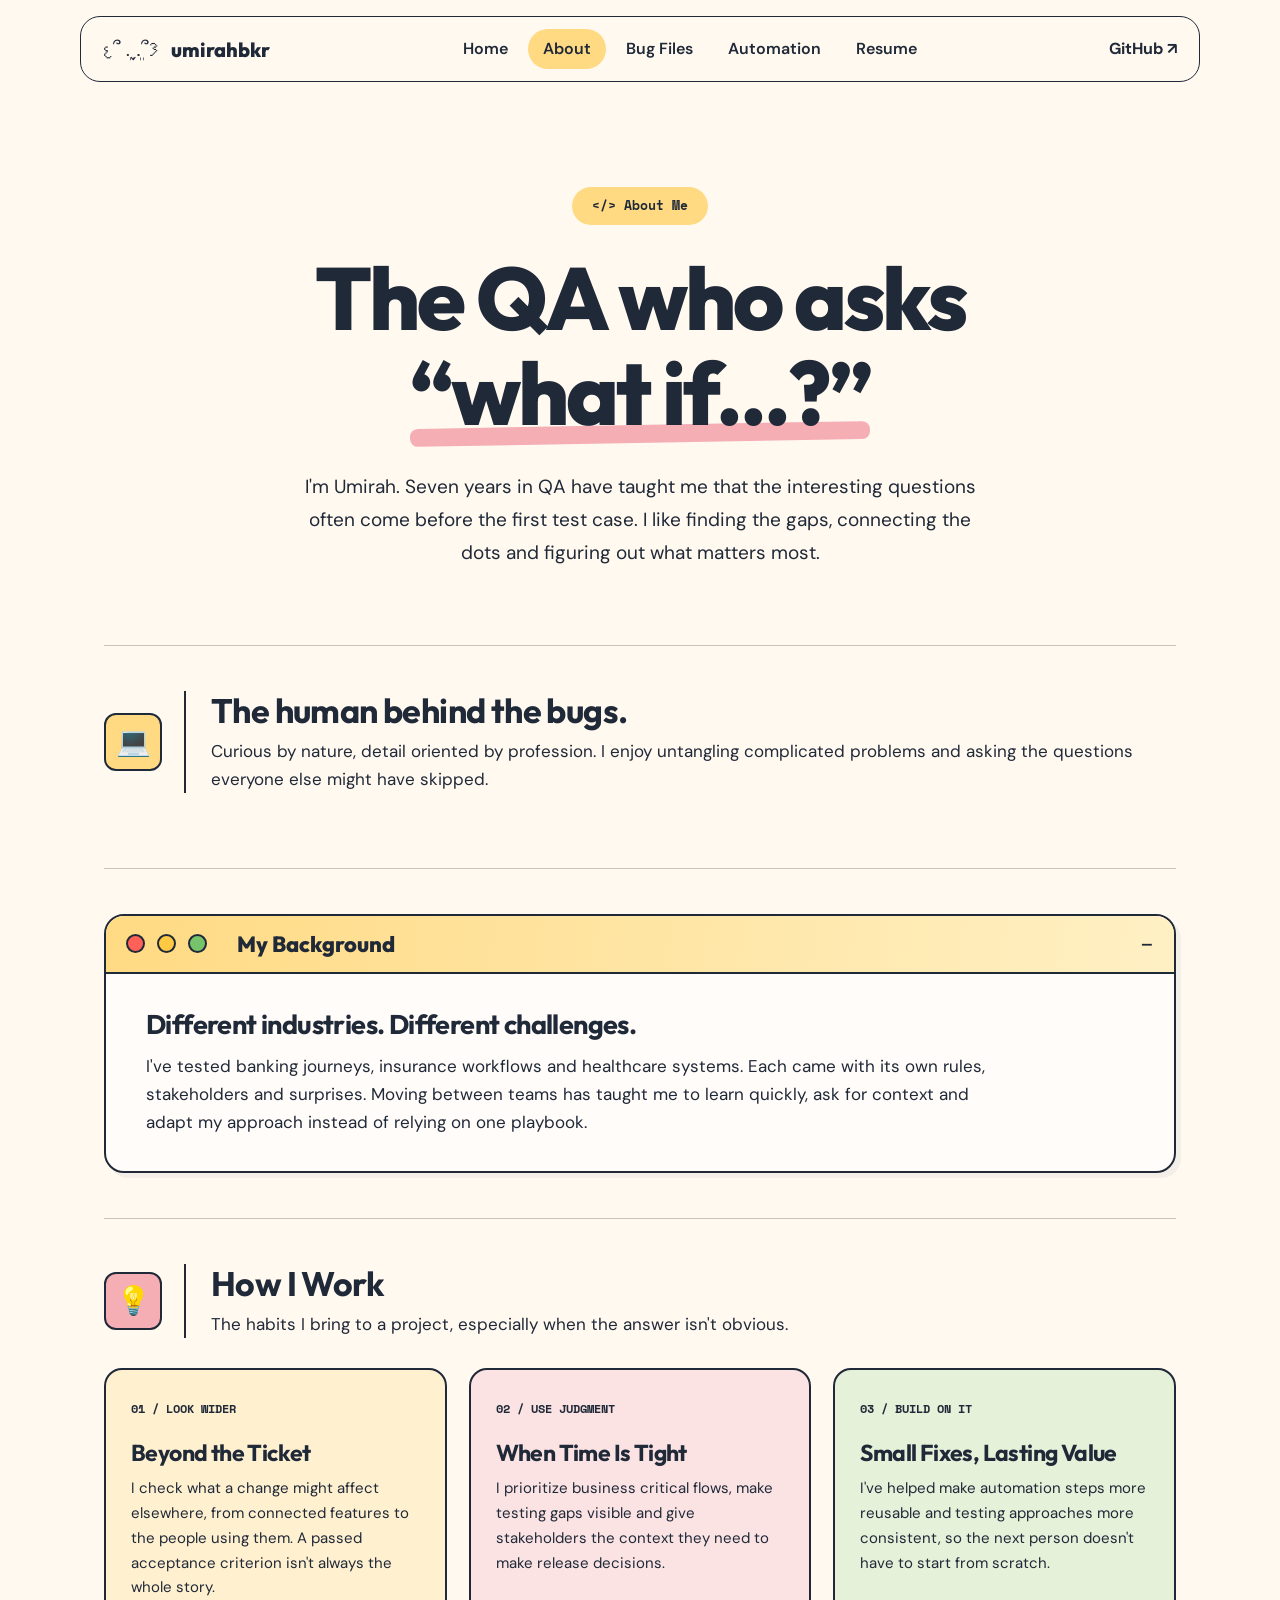
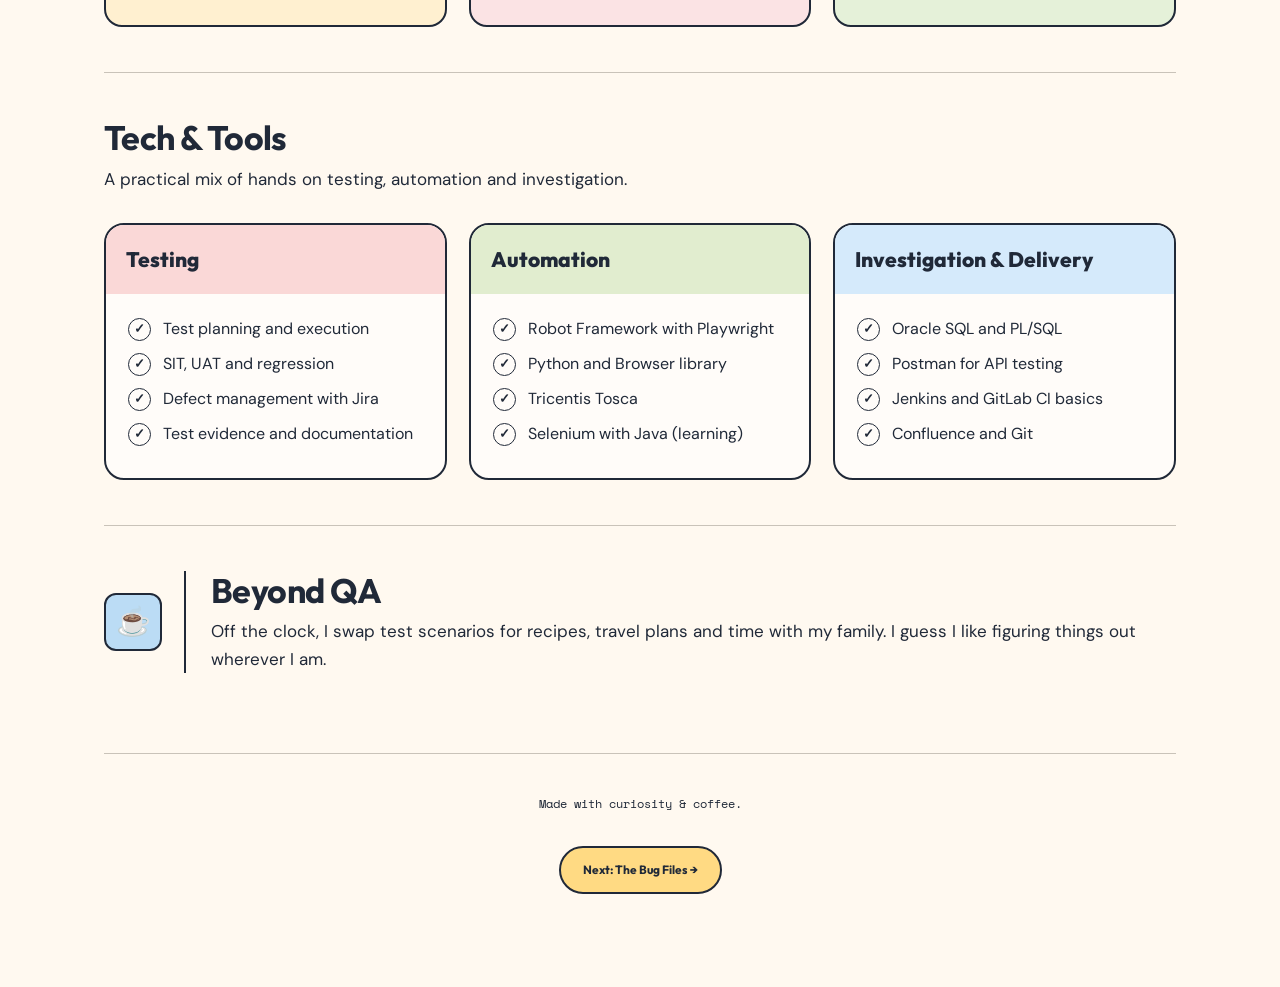
==== commit 2adc0685: "minimize the use of emoji" ====
--- a/about.html
+++ b/about.html
@@ -118,7 +118,7 @@
       white-space: nowrap;
     }
 
-    /* Layout */
+    /* Page layout */
 
     .container {
       max-width: 1120px;
@@ -178,7 +178,7 @@
       line-height: 1.75;
     }
 
-    /* Section headings */
+    /* Sections */
 
     .section {
       border-top: 1px solid #C9C3B9;
@@ -192,28 +192,18 @@
       margin-bottom: 30px;
     }
 
+    /* Same emoji squares as homepage */
+
     .section-icon {
-      width: 74px;
-      height: 74px;
-      flex-shrink: 0;
-      display: flex;
+      display: inline-flex;
       align-items: center;
       justify-content: center;
+      width: 58px;
+      height: 58px;
       border: 2px solid var(--navy);
-      border-radius: 18px;
-      background: var(--yellow);
-      transform: rotate(-4deg);
-    }
-
-    .section-icon svg {
-      width: 34px;
-      height: 34px;
-      stroke: var(--navy);
-      stroke-width: 1.7;
-      stroke-linecap: round;
-      stroke-linejoin: round;
-      fill: none;
-      transform: rotate(4deg);
+      border-radius: 12px;
+      font-size: 28px;
+      flex-shrink: 0;
     }
 
     .section-heading-text {
@@ -231,7 +221,7 @@
       margin: 0;
     }
 
-    /* Retro window */
+    /* Retro browser window */
 
     .retro-window {
       border: 2px solid var(--navy);
@@ -275,40 +265,18 @@
     }
 
     .window-content {
-      display: flex;
-      align-items: center;
-      gap: 30px;
-      padding: 28px 38px;
-    }
-
-    .window-illustration {
-      width: 160px;
-      flex-shrink: 0;
-      display: flex;
-      justify-content: center;
-      align-items: center;
-      border-right: 1.5px solid var(--navy);
-      padding-right: 25px;
-    }
-
-    .window-illustration svg {
-      width: 88px;
-      height: 88px;
-      stroke: var(--navy);
-      stroke-width: 1.4;
-      fill: none;
-      stroke-linecap: round;
-      stroke-linejoin: round;
+      padding: 35px 40px;
     }
 
     .window-content h3 {
       font-size: 27px;
-      margin: 0 0 10px;
+      margin: 0 0 12px;
     }
 
     .window-content p {
       font-size: 17px;
       margin: 0;
+      max-width: 850px;
     }
 
     /* How I Work */
@@ -362,7 +330,21 @@
       margin: 0;
     }
 
-    /* Tools */
+    /* Tech & Tools */
+
+    .plain-heading {
+      margin-bottom: 30px;
+    }
+
+    .plain-heading h2 {
+      font-size: 34px;
+      margin: 0 0 8px;
+    }
+
+    .plain-heading p {
+      font-size: 17px;
+      margin: 0;
+    }
 
     .tool-card {
       border: 2px solid var(--navy);
@@ -373,24 +355,10 @@
     }
 
     .tool-card-title {
-      padding: 14px 20px;
-      display: flex;
-      align-items: center;
-      gap: 13px;
+      padding: 17px 20px;
       font-family: 'Outfit', sans-serif;
       font-size: 21px;
       font-weight: 800;
-    }
-
-    .tool-card-title svg {
-      width: 25px;
-      height: 25px;
-      flex-shrink: 0;
-      stroke: var(--navy);
-      stroke-width: 1.8;
-      stroke-linecap: round;
-      stroke-linejoin: round;
-      fill: none;
     }
 
     .tool-card:nth-child(1) .tool-card-title {
@@ -439,10 +407,6 @@
       margin-bottom: 0;
     }
 
-    .beyond .section-icon {
-      background: var(--blue);
-    }
-
     /* Footer */
 
     footer {
@@ -556,23 +520,20 @@
       .section-icon {
         width: 54px;
         height: 54px;
-        border-radius: 13px;
-      }
-
-      .section-icon svg {
-        width: 27px;
-        height: 27px;
+        font-size: 26px;
       }
 
       .section-heading-text {
         padding-left: 14px;
       }
 
-      .section-heading h2 {
+      .section-heading h2,
+      .plain-heading h2 {
         font-size: 25px;
       }
 
-      .section-heading p {
+      .section-heading p,
+      .plain-heading p {
         font-size: 14px;
       }
 
@@ -593,15 +554,6 @@
 
       .window-content {
         padding: 24px;
-        flex-direction: column;
-        text-align: center;
-      }
-
-      .window-illustration {
-        width: 100%;
-        border-right: none;
-        border-bottom: 1.5px solid var(--navy);
-        padding: 0 0 15px;
       }
 
       .window-content h3 {
@@ -677,18 +629,17 @@
 
     </section>
 
-    <!-- Human Behind The Bugs -->
+    <!-- The Human Behind The Bugs -->
     <section class="section">
 
       <div class="section-heading">
 
-        <div class="section-icon" aria-hidden="true">
-          <svg viewBox="0 0 24 24">
-            <rect x="3" y="4" width="18" height="14" rx="2"/>
-            <path d="M8 22h8M12 18v4"/>
-            <path d="m8 9 3 3-3 3M13 15h3"/>
-          </svg>
-        </div>
+        <span
+          class="section-icon"
+          style="background:var(--yellow)"
+          aria-hidden="true">
+          💻
+        </span>
 
         <div class="section-heading-text">
           <h2>The human behind the bugs.</h2>
@@ -703,7 +654,7 @@
 
     </section>
 
-    <!-- Background -->
+    <!-- My Background -->
     <section class="section">
 
       <div class="retro-window">
@@ -718,27 +669,16 @@
 
         <div class="window-content">
 
-          <div class="window-illustration" aria-hidden="true">
-            <svg viewBox="0 0 100 100">
-              <rect x="13" y="28" width="74" height="55" rx="8"/>
-              <path d="M36 28v-8a7 7 0 0 1 7-7h14a7 7 0 0 1 7 7v8"/>
-              <path d="M13 47c18 15 56 15 74 0"/>
-              <rect x="43" y="49" width="14" height="12" rx="2" fill="#FFDA83"/>
-              <path d="M20 83v5M80 83v5"/>
-            </svg>
-          </div>
-
-          <div>
-            <h3>Different industries. Different challenges.</h3>
-            <p>
-              I've tested banking journeys, insurance workflows
-              and healthcare systems. Each came with its own
-              rules, stakeholders and surprises. Moving between
-              teams has taught me to learn quickly, ask for
-              context and adapt my approach instead of relying
-              on one playbook.
-            </p>
-          </div>
+          <h3>Different industries. Different challenges.</h3>
+
+          <p>
+            I've tested banking journeys, insurance workflows
+            and healthcare systems. Each came with its own
+            rules, stakeholders and surprises. Moving between
+            teams has taught me to learn quickly, ask for
+            context and adapt my approach instead of relying
+            on one playbook.
+          </p>
 
         </div>
 
@@ -751,13 +691,12 @@
 
       <div class="section-heading">
 
-        <div class="section-icon" style="background:var(--pink)" aria-hidden="true">
-          <svg viewBox="0 0 24 24">
-            <circle cx="11" cy="11" r="7"/>
-            <path d="m16 16 5 5"/>
-            <path d="m8 11 2 2 4-4"/>
-          </svg>
-        </div>
+        <span
+          class="section-icon"
+          style="background:var(--pink)"
+          aria-hidden="true">
+          💡
+        </span>
 
         <div class="section-heading-text">
           <h2>How I Work</h2>
@@ -810,22 +749,12 @@
     <!-- Tech & Tools -->
     <section class="section">
 
-      <div class="section-heading">
-
-        <div class="section-icon" style="background:var(--green)" aria-hidden="true">
-          <svg viewBox="0 0 24 24">
-            <path d="m8 5-6 7 6 7M16 5l6 7-6 7M14 3l-4 18"/>
-          </svg>
-        </div>
-
-        <div class="section-heading-text">
-          <h2>Tech &amp; Tools</h2>
-          <p>
-            A practical mix of hands on testing,
-            automation and investigation.
-          </p>
-        </div>
-
+      <div class="plain-heading">
+        <h2>Tech &amp; Tools</h2>
+        <p>
+          A practical mix of hands on testing,
+          automation and investigation.
+        </p>
       </div>
 
       <div class="tools-grid">
@@ -834,10 +763,6 @@
         <article class="tool-card">
 
           <div class="tool-card-title">
-            <svg viewBox="0 0 24 24" aria-hidden="true">
-              <rect x="3" y="4" width="18" height="16" rx="2"/>
-              <path d="M7 9h10M7 13h4M7 17h7"/>
-            </svg>
             Testing
           </div>
 
@@ -854,11 +779,6 @@
         <article class="tool-card">
 
           <div class="tool-card-title">
-            <svg viewBox="0 0 24 24" aria-hidden="true">
-              <rect x="3" y="5" width="18" height="14" rx="2"/>
-              <path d="m8 10 3 2-3 2M13 15h4"/>
-              <path d="M8 2v3M16 2v3"/>
-            </svg>
             Automation
           </div>
 
@@ -875,11 +795,6 @@
         <article class="tool-card">
 
           <div class="tool-card-title">
-            <svg viewBox="0 0 24 24" aria-hidden="true">
-              <ellipse cx="12" cy="5" rx="9" ry="3"/>
-              <path d="M3 5v14c0 2 4 3 9 3s9-1 9-3V5"/>
-              <path d="M3 12c0 2 4 3 9 3s9-1 9-3"/>
-            </svg>
             Investigation &amp; Delivery
           </div>
 
@@ -901,14 +816,12 @@
 
       <div class="section-heading">
 
-        <div class="section-icon" aria-hidden="true">
-          <svg viewBox="0 0 24 24">
-            <path d="M4 8h13v7a6.5 6.5 0 0 1-13 0V8Z"/>
-            <path d="M17 9h2a3 3 0 0 1 0 6h-2"/>
-            <path d="M3 21h16"/>
-            <path d="M8 2v3M13 2v3"/>
-          </svg>
-        </div>
+        <span
+          class="section-icon"
+          style="background:var(--blue)"
+          aria-hidden="true">
+          ☕
+        </span>
 
         <div class="section-heading-text">
           <h2>Beyond QA</h2>
@@ -926,7 +839,7 @@
     <!-- Footer -->
     <footer>
 
-      <p>Made with curiosity &amp; coffee. ☕</p>
+      <p>Made with curiosity &amp; coffee.</p>
 
       <a href="bug-files.html" class="next-page">
         Next: The Bug Files →
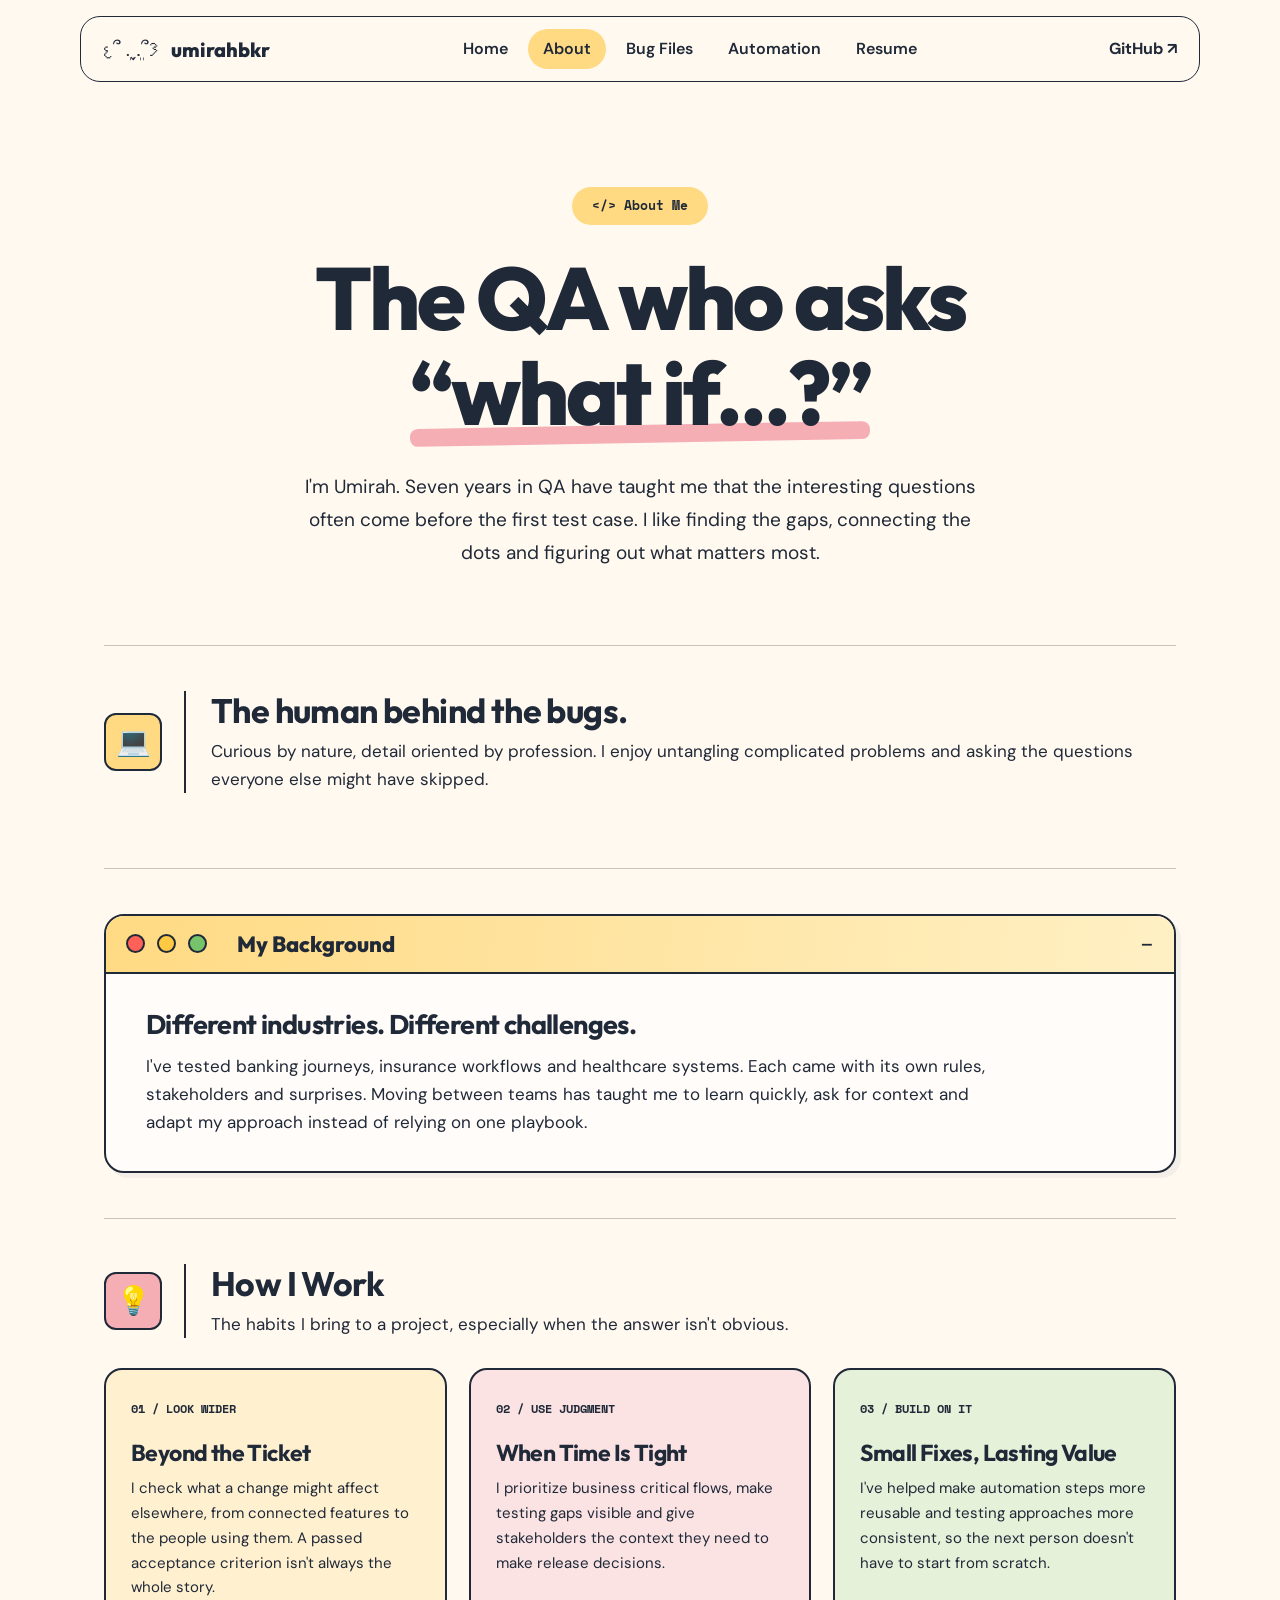
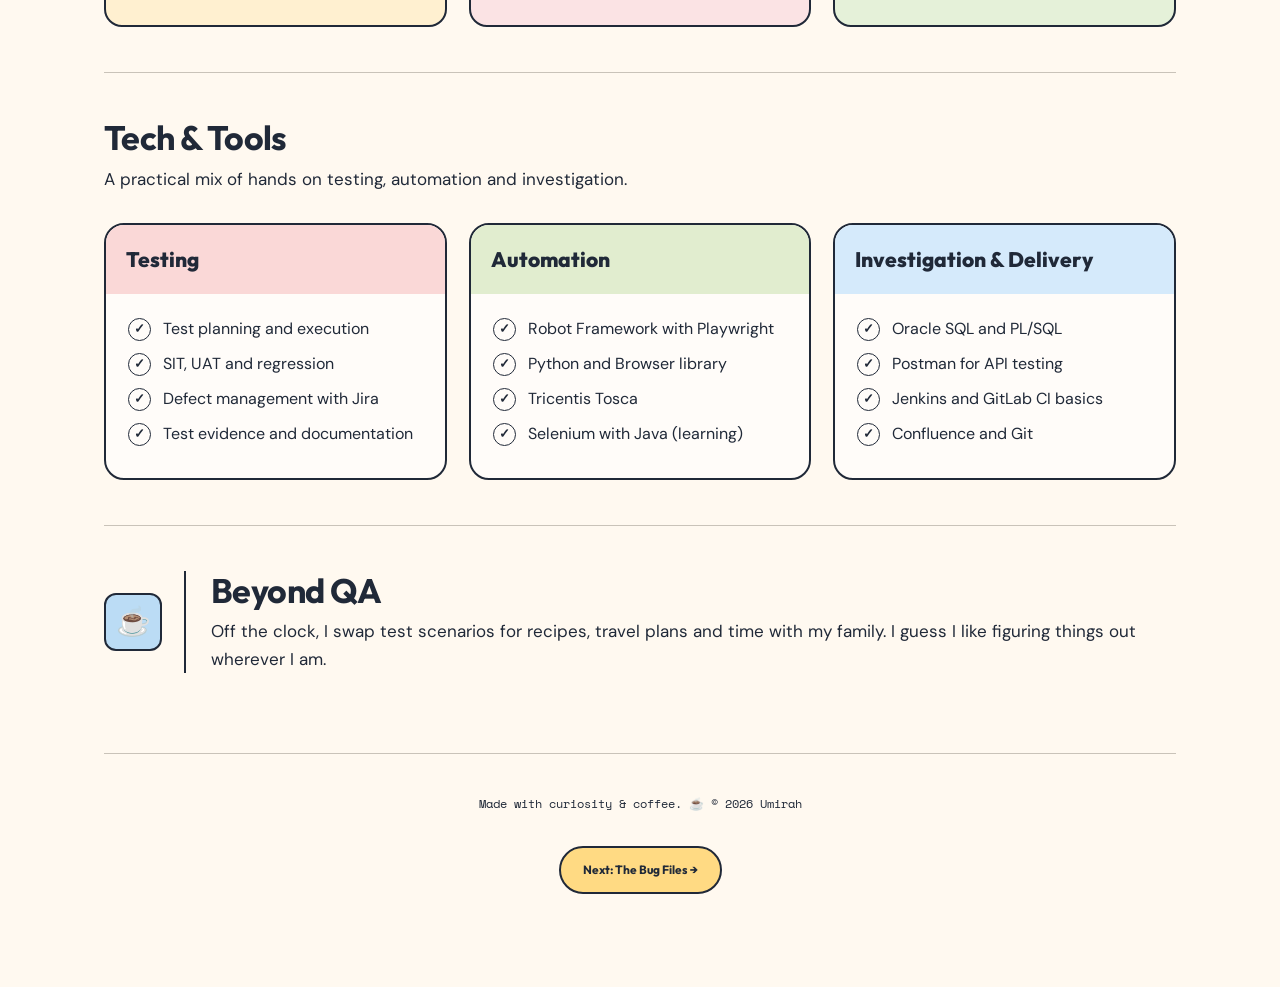
==== commit 04b335e7: "change footet" ====
--- a/about.html
+++ b/about.html
@@ -839,7 +839,7 @@
     <!-- Footer -->
     <footer>
 
-      <p>Made with curiosity &amp; coffee.</p>
+      <p>Made with curiosity &amp; coffee. ☕️ © 2026 Umirah</p>
 
       <a href="bug-files.html" class="next-page">
         Next: The Bug Files →
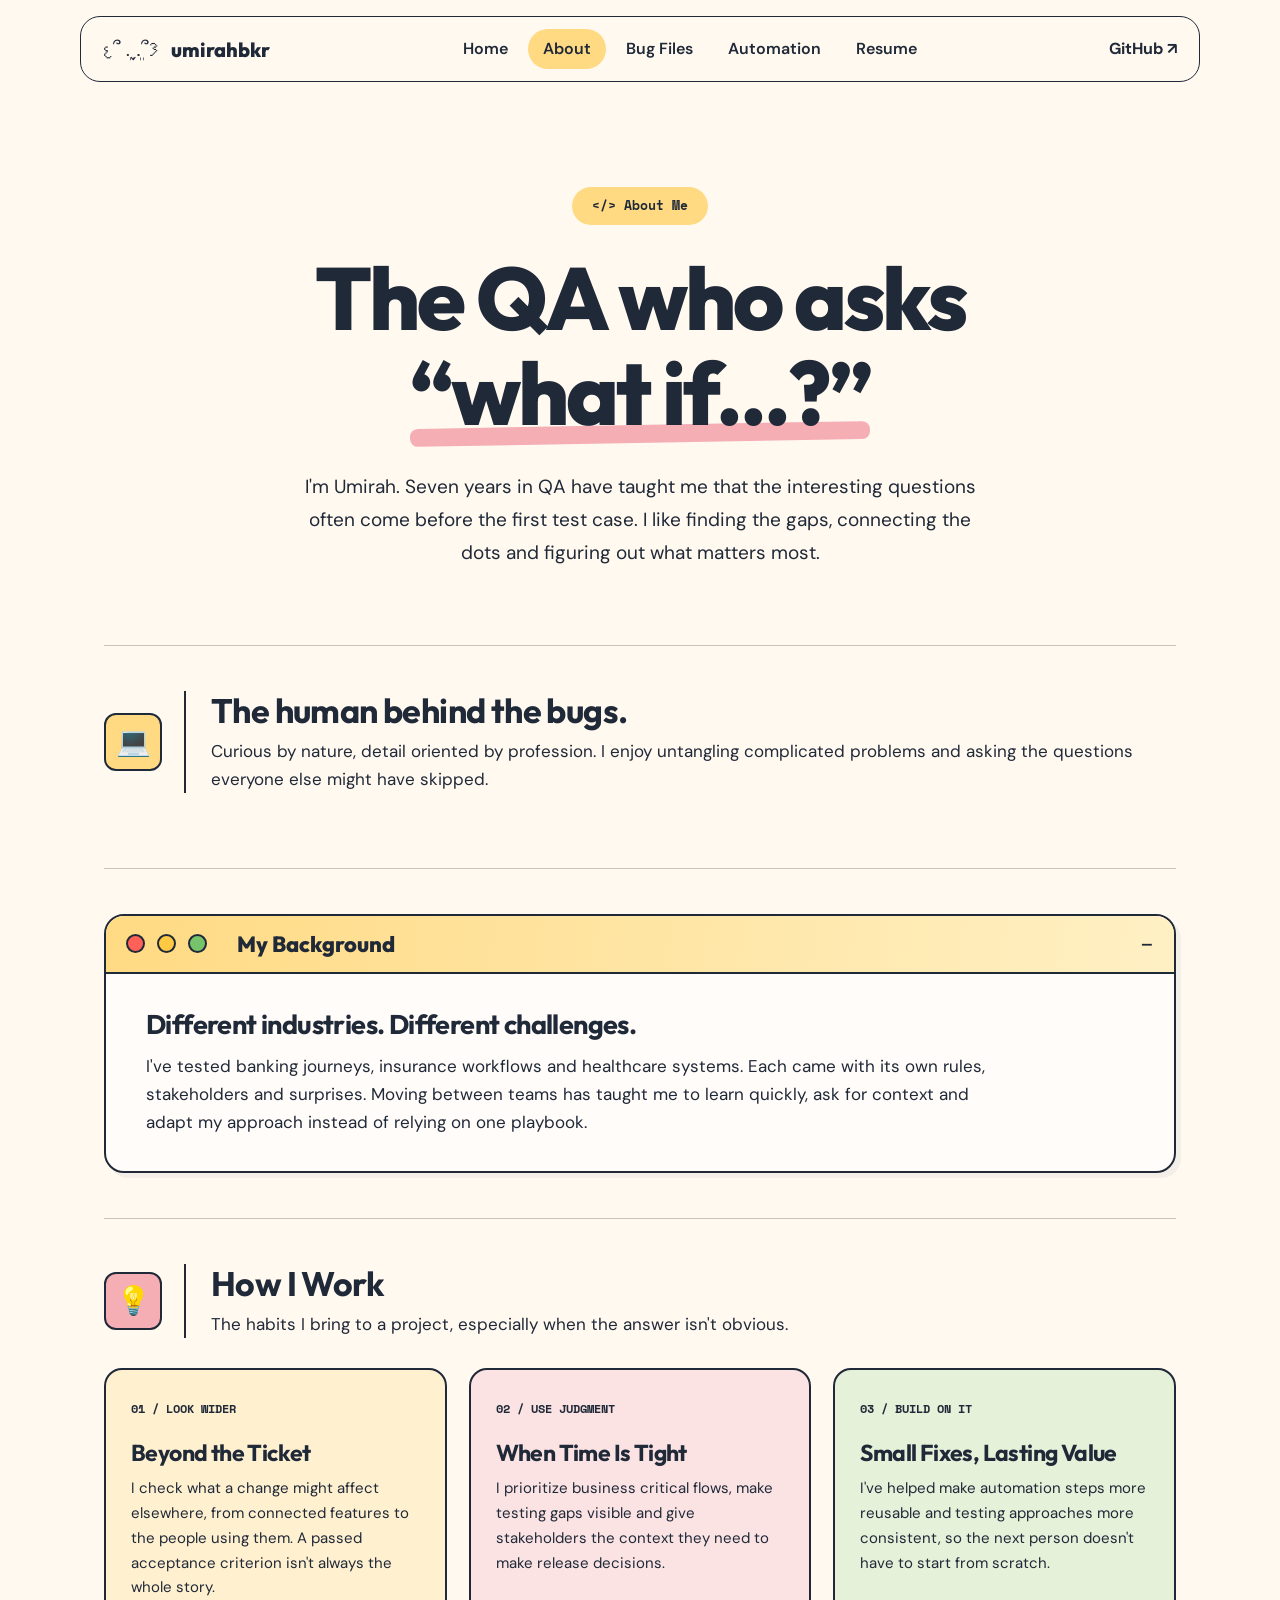
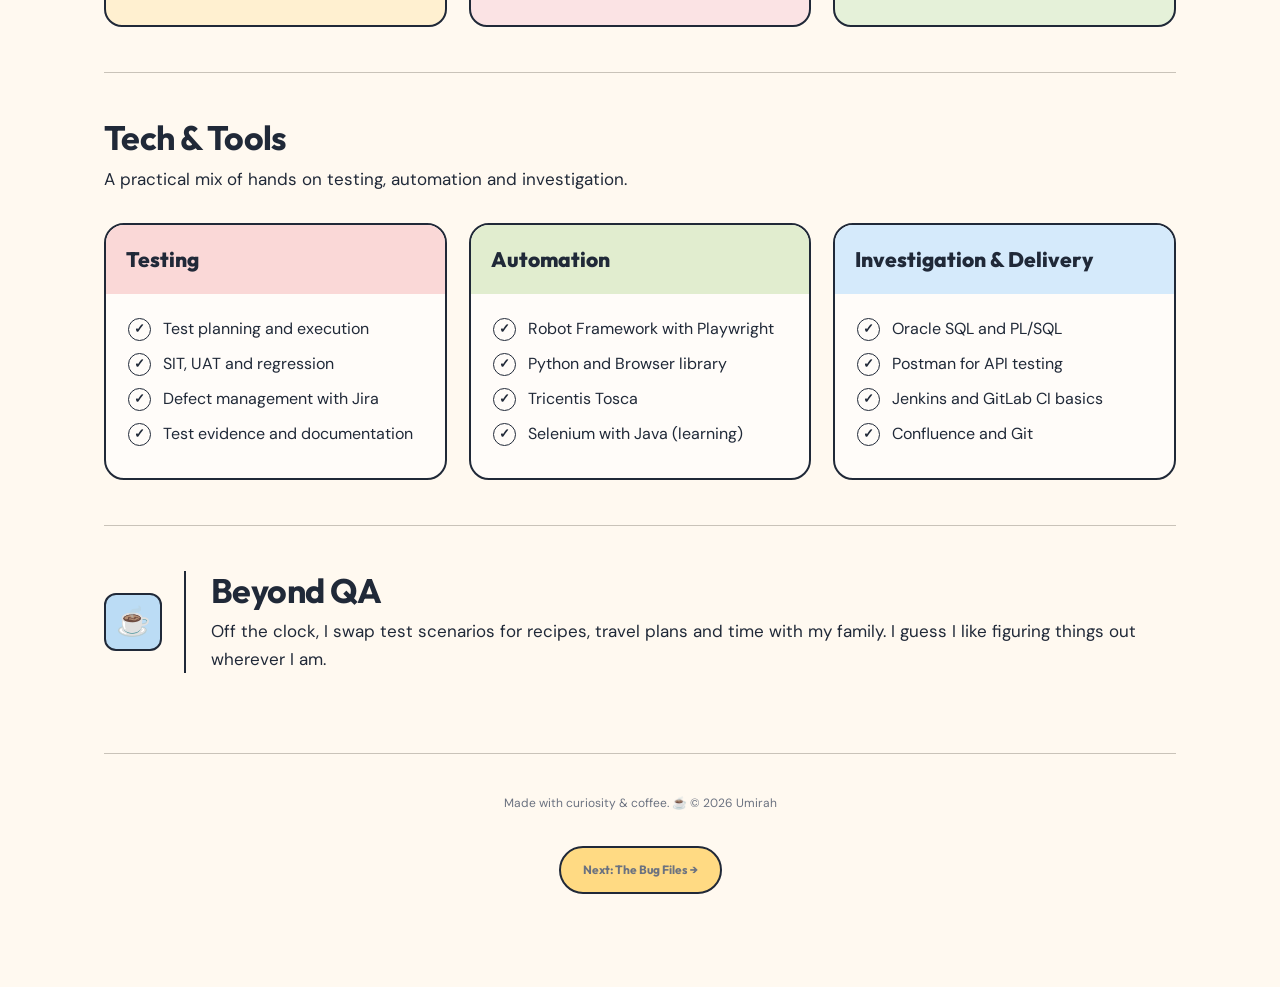
==== commit efb9b184: "Update about.html" ====
--- a/about.html
+++ b/about.html
@@ -409,14 +409,17 @@
 
     /* Footer */
 
-    footer {
-      margin-top: 35px;
-      padding: 28px 0;
-      border-top: 1px solid #C9C3B9;
-      text-align: center;
-      font-family: 'Space Mono', monospace;
-      font-size: 12px;
-    }
+   
+     footer {
+       margin-top: 35px;
+       padding: 28px 0;
+       border-top: 1px solid #C9C3B9;
+       text-align: center;
+       font-family: 'DM Sans', sans-serif;
+       font-size: 12px;
+       color: #6B7280;
+    }
+
 
     .next-page {
       display: inline-block;
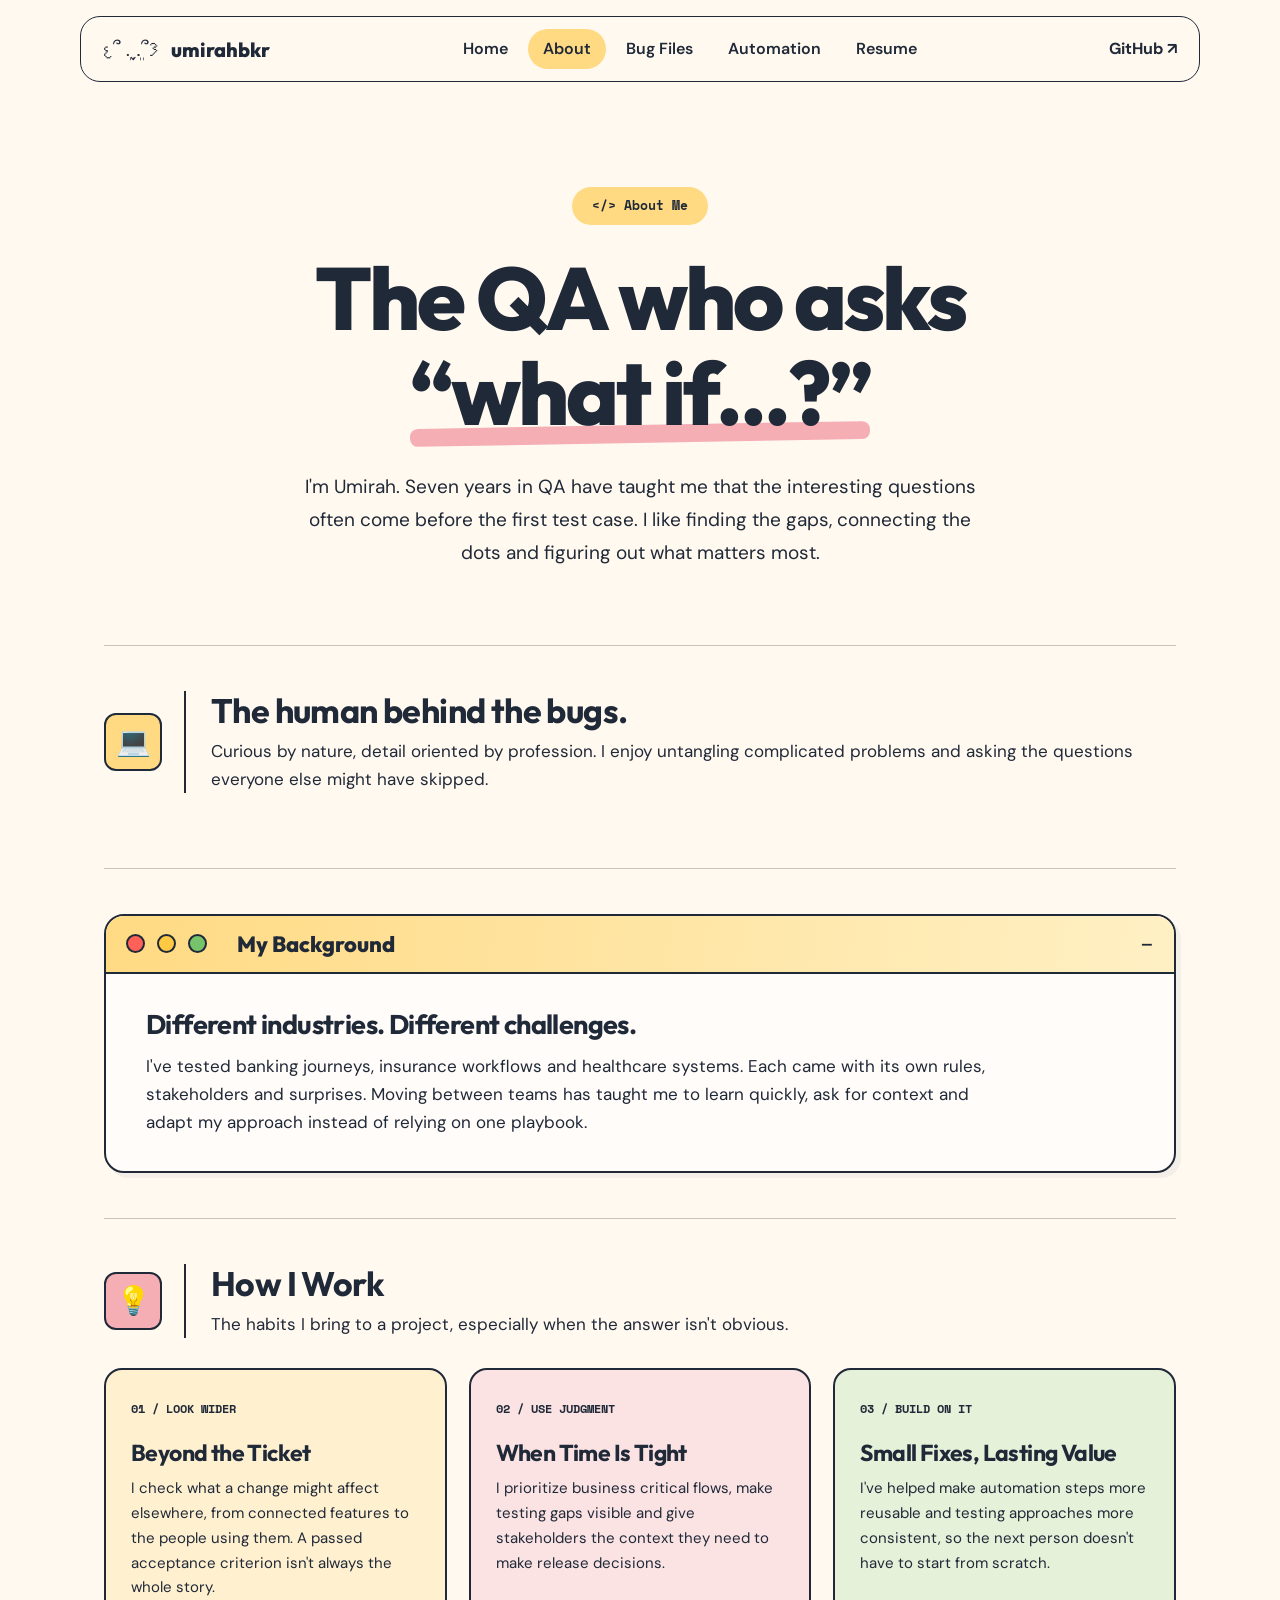
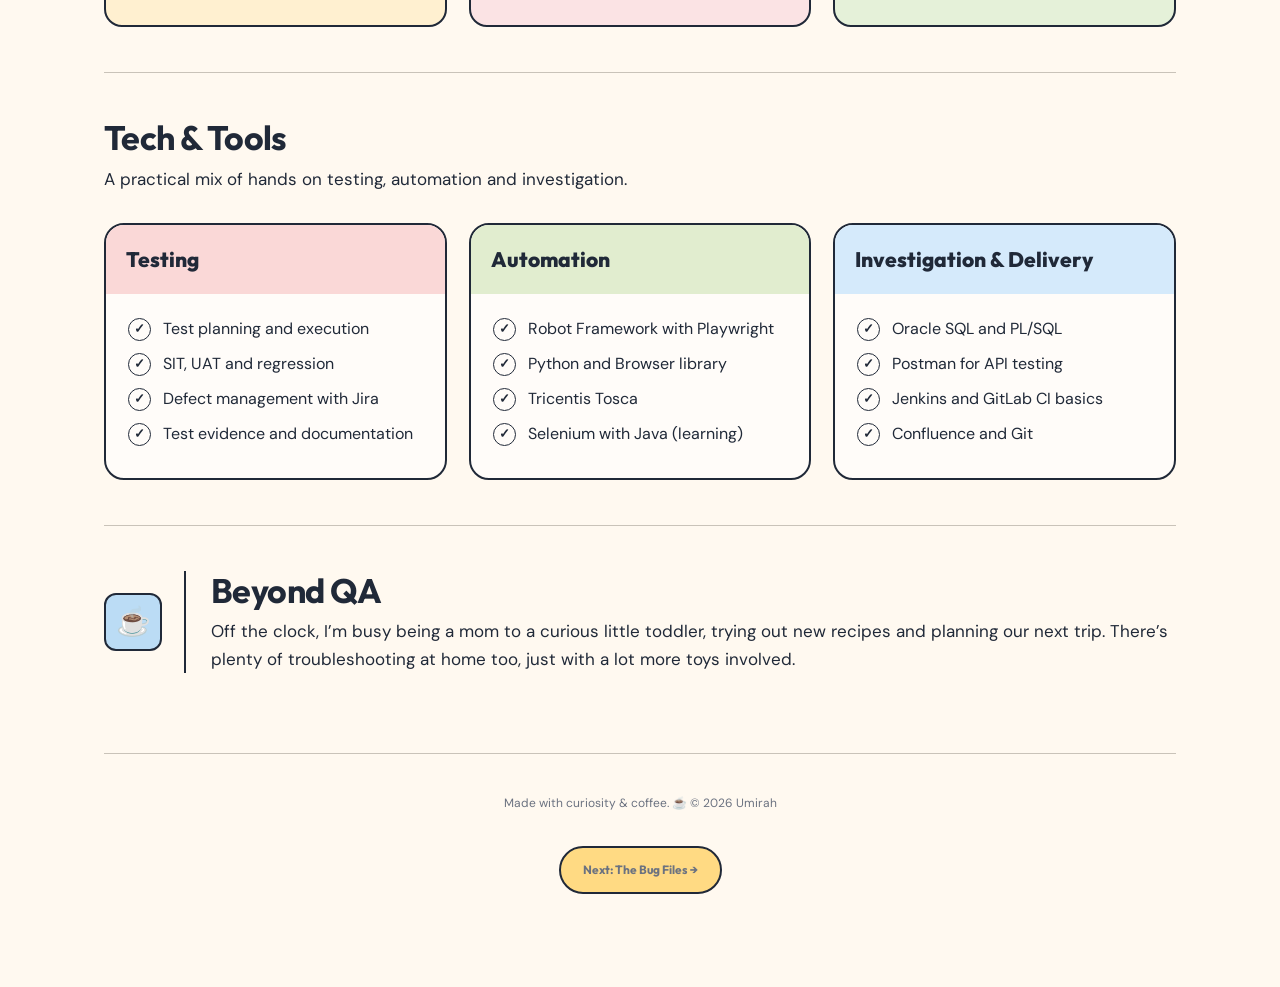
==== commit 726437ec: "add beyond QA part" ====
--- a/about.html
+++ b/about.html
@@ -829,9 +829,7 @@
         <div class="section-heading-text">
           <h2>Beyond QA</h2>
           <p>
-            Off the clock, I swap test scenarios for recipes,
-            travel plans and time with my family.
-            I guess I like figuring things out wherever I am.
+            Off the clock, I’m busy being a mom to a curious little toddler, trying out new recipes and planning our next trip. There’s plenty of troubleshooting at home too, just with a lot more toys involved.
           </p>
         </div>
 
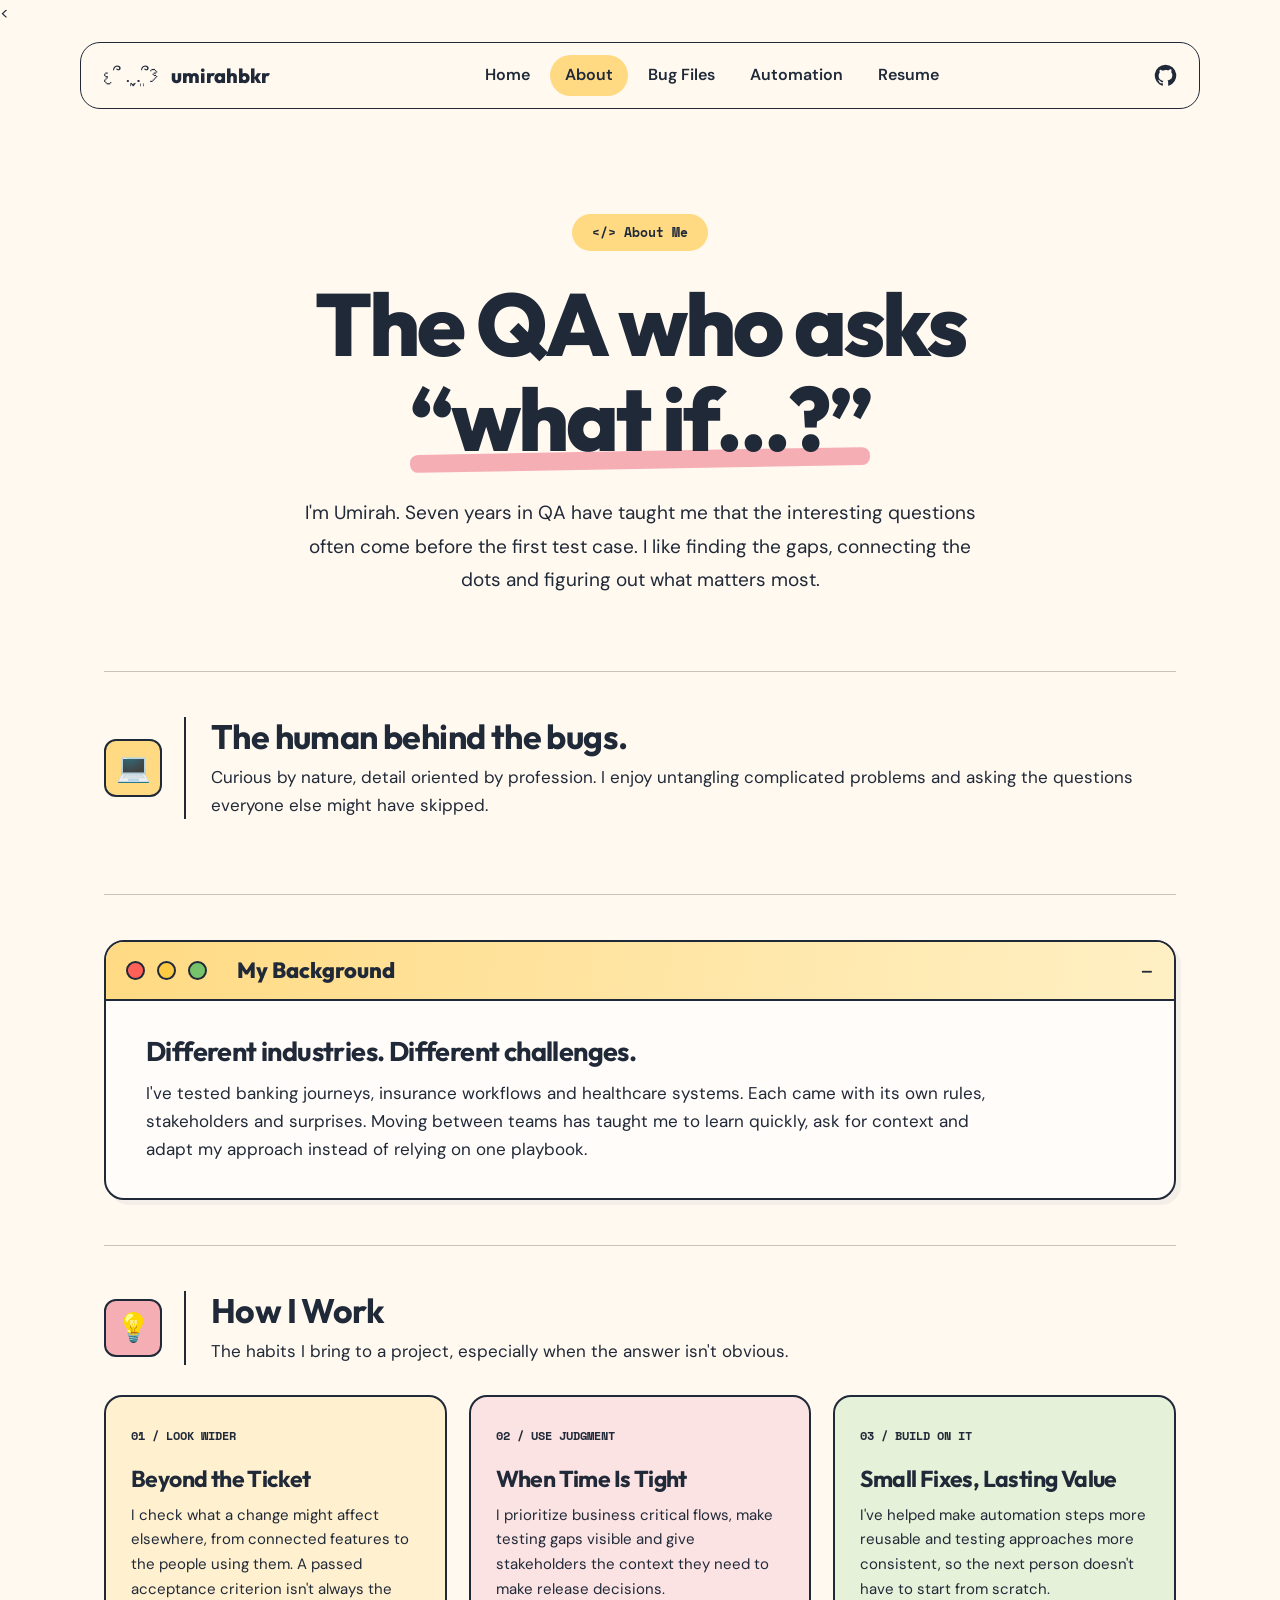
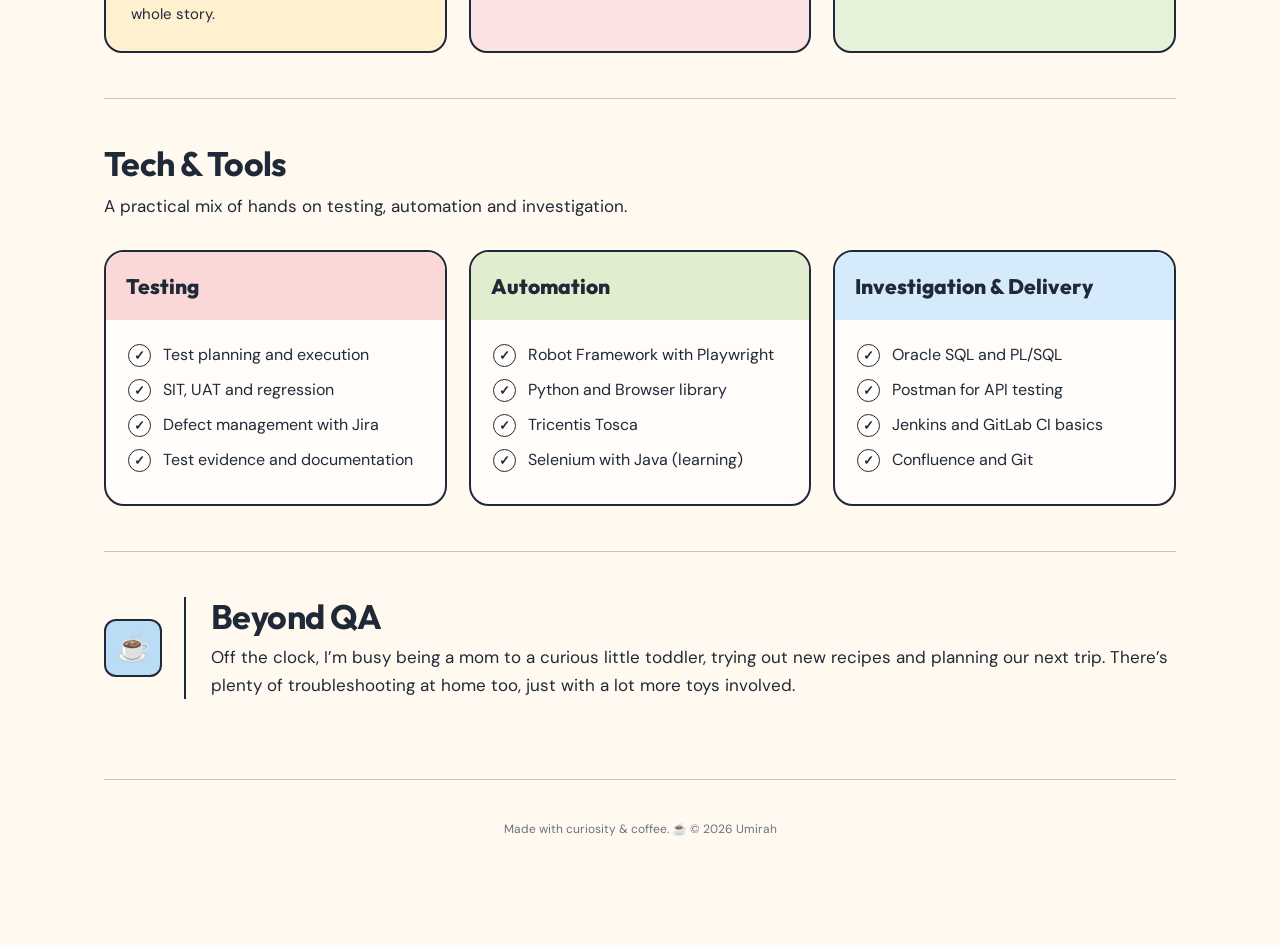
==== commit 300f2753: "make shared footer and navbar" ====
--- a/about.html
+++ b/about.html
@@ -577,39 +577,136 @@
         transition: none !important;
       }
     }
+
+    
+/* Shared navbar */
+
+.site-header {
+  position: sticky;
+  top: 0;
+  z-index: 100;
+  padding: 16px 24px 0;
+  background: var(--cream);
+}
+
+.site-navbar {
+  max-width: 1120px;
+  margin: auto;
+  padding: 12px 22px;
+  border: 1.5px solid var(--navy);
+  border-radius: 20px;
+  background: var(--cream);
+  display: flex;
+  align-items: center;
+  justify-content: space-between;
+  gap: 16px;
+}
+
+.site-brand {
+  display: flex;
+  align-items: center;
+  gap: 12px;
+  font-family: 'Outfit', sans-serif;
+  font-size: 20px;
+  font-weight: 800;
+  text-decoration: none;
+  color: var(--navy);
+  white-space: nowrap;
+}
+
+.site-brand-symbol {
+  font-family: 'DM Sans', sans-serif;
+  font-size: 19px;
+  font-weight: 400;
+}
+
+.site-nav-links {
+  display: flex;
+  align-items: center;
+  justify-content: center;
+  flex-wrap: wrap;
+  gap: 5px;
+}
+
+.site-nav-links a {
+  color: var(--navy);
+  text-decoration: none;
+  padding: 7px 15px;
+  border-radius: 30px;
+  font-weight: 600;
+  transition: background .2s, transform .2s;
+}
+
+.site-nav-links a:hover {
+  background: var(--pink);
+  transform: translateY(-2px);
+}
+
+.site-nav-links a.active {
+  background: var(--yellow);
+}
+
+.site-github {
+  display: inline-flex;
+  align-items: center;
+  justify-content: center;
+  color: var(--navy);
+  text-decoration: none;
+  flex-shrink: 0;
+}
+
+.site-github:hover {
+  transform: translateY(-2px);
+}
+
+@media (max-width: 850px) {
+  .site-navbar {
+    flex-wrap: wrap;
+    justify-content: center;
+  }
+
+  .site-nav-links {
+    order: 3;
+    width: 100%;
+  }
+}
+
+@media (max-width: 550px) {
+  .site-header {
+    padding: 10px 10px 0;
+  }
+
+  .site-navbar {
+    padding: 12px;
+    gap: 8px;
+  }
+
+  .site-brand {
+    font-size: 17px;
+  }
+
+  .site-brand-symbol {
+    font-size: 15px;
+  }
+
+  .site-nav-links {
+    gap: 3px;
+  }
+
+  .site-nav-links a {
+    font-size: 12px;
+    padding: 6px 9px;
+  }
+}
+
   </style>
 </head>
 
 <body>
 
   <!-- Navigation -->
-  <header>
-    <nav class="navbar" aria-label="Main navigation">
-
-      <a href="index.html" class="brand">
-        <span class="brand-symbol">𐔌՞ ܸ.ˬ.ܸ՞𐦯</span>
-        umirahbkr
-      </a>
-
-      <div class="nav-links">
-        <a href="index.html">Home</a>
-        <a href="about.html" class="active" aria-current="page">About</a>
-        <a href="bug-files.html">Bug Files</a>
-        <a href="automation.html">Automation</a>
-        <a href="resume.html">Resume</a>
-      </div>
-
-      <a
-        class="github-link"
-        href="https://github.com/syafiqahumirah"
-        target="_blank"
-        rel="noopener noreferrer"
-        aria-label="Visit my GitHub profile">
-        GitHub ↗
-      </a>
-
-    </nav>
-  </header>
+  <
+<header id="site-header" class="site-header"></header>
 
   <main class="container">
 
@@ -838,17 +935,12 @@
     </section>
 
     <!-- Footer -->
-    <footer>
-
-      <p>Made with curiosity &amp; coffee. ☕️ © 2026 Umirah</p>
-
-      <a href="bug-files.html" class="next-page">
-        Next: The Bug Files →
-      </a>
-
-    </footer>
+    
+<footer id="site-footer"></footer>
 
   </main>
+
+<script src="components.js" defer></script>
 
 </body>
 </html>
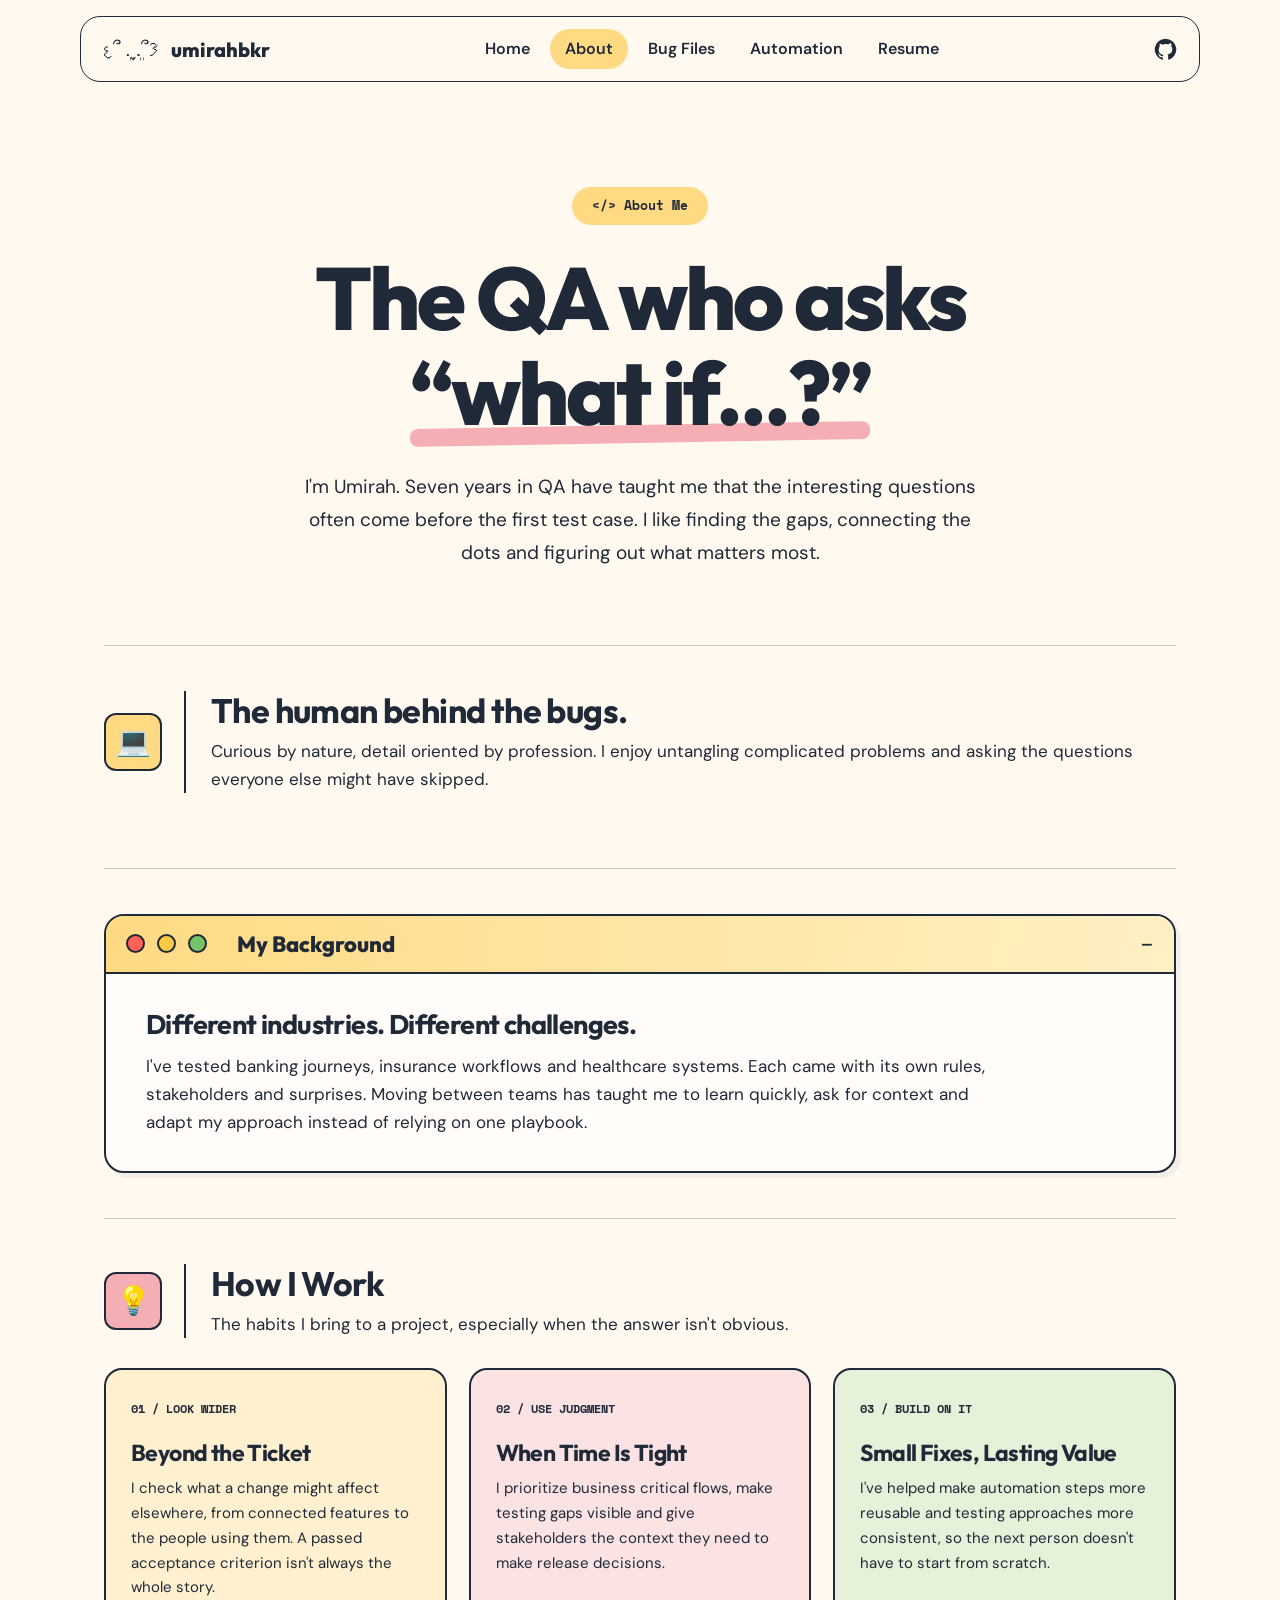
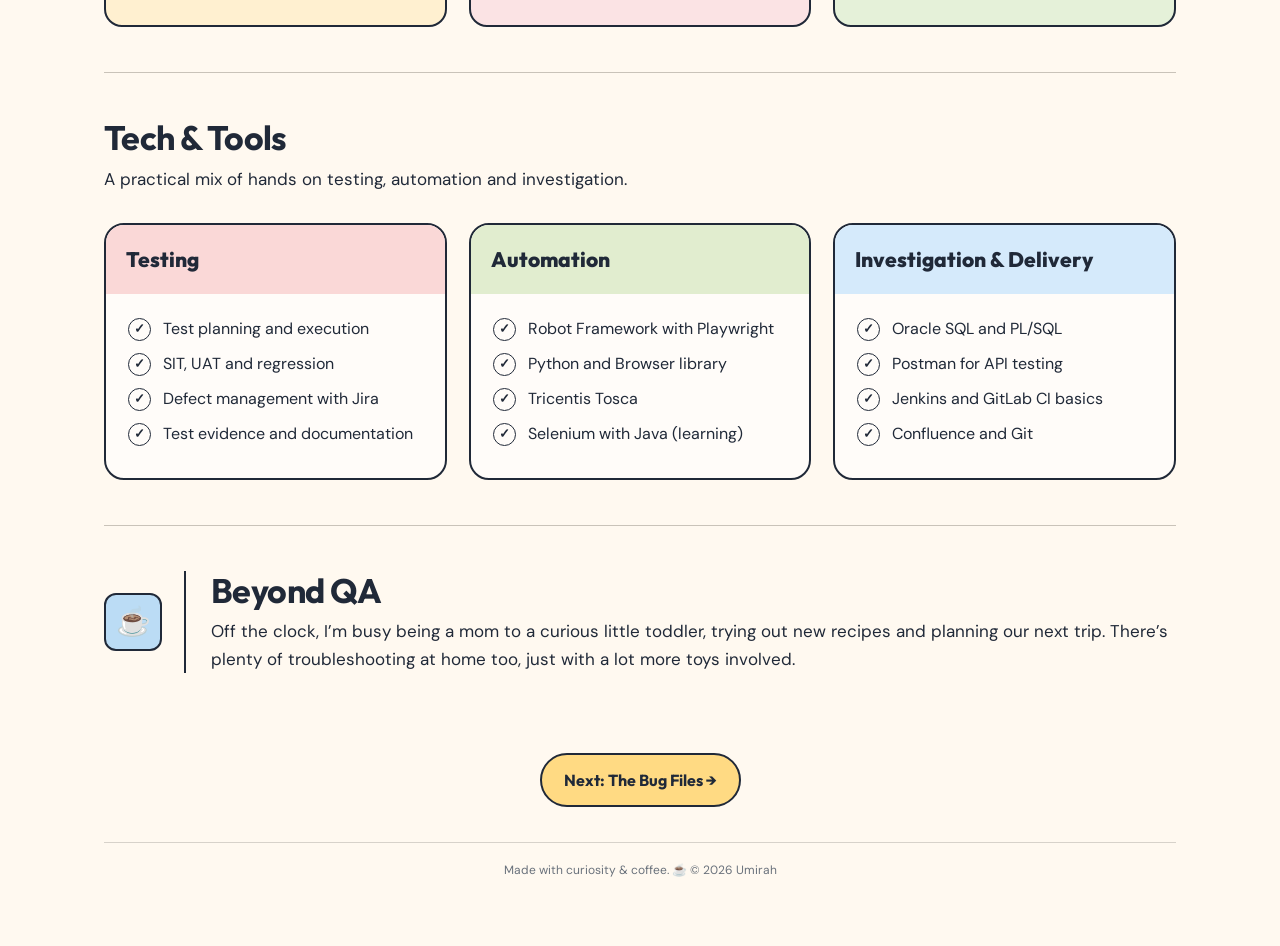
==== commit 2aa98e6e: "remove duplicate css" ====
--- a/about.html
+++ b/about.html
@@ -11,16 +11,10 @@
   <link rel="preconnect" href="https://fonts.gstatic.com" crossorigin>
   <link href="https://fonts.googleapis.com/css2?family=DM+Sans:wght@400;500;600;700&family=Outfit:wght@400;500;600;700;800&family=Space+Mono:wght@400;700&display=swap" rel="stylesheet">
 
+  <!-- Shared navbar and footer styling -->
+  <link rel="stylesheet" href="shared.css">
+
   <style>
-    :root {
-      --cream: #FFF9F0;
-      --navy: #202938;
-      --yellow: #FFDA83;
-      --pink: #F6AEB5;
-      --green: #CDE4B1;
-      --blue: #BBDCF5;
-    }
-
     * {
       box-sizing: border-box;
     }
@@ -45,77 +39,6 @@
 
     a {
       color: inherit;
-    }
-
-    /* Navigation */
-
-    header {
-      position: sticky;
-      top: 0;
-      z-index: 100;
-      padding: 16px 24px 0;
-      background: var(--cream);
-    }
-
-    .navbar {
-      max-width: 1120px;
-      margin: auto;
-      padding: 12px 22px;
-      border: 1.5px solid var(--navy);
-      border-radius: 20px;
-      background: var(--cream);
-      display: flex;
-      align-items: center;
-      justify-content: space-between;
-      gap: 16px;
-    }
-
-    .brand {
-      display: flex;
-      align-items: center;
-      gap: 12px;
-      font-family: 'Outfit', sans-serif;
-      font-size: 20px;
-      font-weight: 800;
-      text-decoration: none;
-      white-space: nowrap;
-    }
-
-    .brand-symbol {
-      font-family: 'DM Sans', sans-serif;
-      font-size: 19px;
-      font-weight: 400;
-    }
-
-    .nav-links {
-      display: flex;
-      align-items: center;
-      justify-content: center;
-      flex-wrap: wrap;
-      gap: 5px;
-    }
-
-    .nav-links a {
-      text-decoration: none;
-      padding: 7px 15px;
-      border-radius: 30px;
-      font-weight: 600;
-      transition: background .2s, transform .2s;
-    }
-
-    .nav-links a:hover {
-      background: var(--pink);
-      transform: translateY(-2px);
-    }
-
-    .nav-links a.active {
-      background: var(--yellow);
-    }
-
-    .github-link {
-      font-weight: 700;
-      text-decoration: none;
-      white-space: nowrap;
     }
 
     /* Page layout */
@@ -191,8 +114,6 @@
       gap: 22px;
       margin-bottom: 30px;
     }
-
-    /* Same emoji squares as homepage */
 
     .section-icon {
       display: inline-flex;
@@ -407,23 +328,15 @@
       margin-bottom: 0;
     }
 
-    /* Footer */
-
-   
-     footer {
-       margin-top: 35px;
-       padding: 28px 0;
-       border-top: 1px solid #C9C3B9;
-       text-align: center;
-       font-family: 'DM Sans', sans-serif;
-       font-size: 12px;
-       color: #6B7280;
-    }
-
+    /* Next page navigation */
+
+    .page-navigation {
+      text-align: center;
+      padding: 35px 0 0;
+    }
 
     .next-page {
       display: inline-block;
-      margin-top: 20px;
       padding: 12px 22px;
       background: var(--yellow);
       border: 2px solid var(--navy);
@@ -446,16 +359,6 @@
     /* Tablet */
 
     @media (max-width: 850px) {
-      .navbar {
-        flex-wrap: wrap;
-        justify-content: center;
-      }
-
-      .nav-links {
-        order: 3;
-        width: 100%;
-      }
-
       .quality-grid,
       .tools-grid {
         grid-template-columns: 1fr;
@@ -465,32 +368,6 @@
     /* Mobile */
 
     @media (max-width: 550px) {
-      header {
-        padding: 10px 10px 0;
-      }
-
-      .navbar {
-        padding: 12px;
-        gap: 8px;
-      }
-
-      .brand {
-        font-size: 17px;
-      }
-
-      .brand-symbol {
-        font-size: 15px;
-      }
-
-      .nav-links {
-        gap: 3px;
-      }
-
-      .nav-links a {
-        font-size: 12px;
-        padding: 6px 9px;
-      }
-
       .container {
         padding: 20px 18px 45px;
       }
@@ -577,142 +454,18 @@
         transition: none !important;
       }
     }
-
-    
-/* Shared navbar */
-
-.site-header {
-  position: sticky;
-  top: 0;
-  z-index: 100;
-  padding: 16px 24px 0;
-  background: var(--cream);
-}
-
-.site-navbar {
-  max-width: 1120px;
-  margin: auto;
-  padding: 12px 22px;
-  border: 1.5px solid var(--navy);
-  border-radius: 20px;
-  background: var(--cream);
-  display: flex;
-  align-items: center;
-  justify-content: space-between;
-  gap: 16px;
-}
-
-.site-brand {
-  display: flex;
-  align-items: center;
-  gap: 12px;
-  font-family: 'Outfit', sans-serif;
-  font-size: 20px;
-  font-weight: 800;
-  text-decoration: none;
-  color: var(--navy);
-  white-space: nowrap;
-}
-
-.site-brand-symbol {
-  font-family: 'DM Sans', sans-serif;
-  font-size: 19px;
-  font-weight: 400;
-}
-
-.site-nav-links {
-  display: flex;
-  align-items: center;
-  justify-content: center;
-  flex-wrap: wrap;
-  gap: 5px;
-}
-
-.site-nav-links a {
-  color: var(--navy);
-  text-decoration: none;
-  padding: 7px 15px;
-  border-radius: 30px;
-  font-weight: 600;
-  transition: background .2s, transform .2s;
-}
-
-.site-nav-links a:hover {
-  background: var(--pink);
-  transform: translateY(-2px);
-}
-
-.site-nav-links a.active {
-  background: var(--yellow);
-}
-
-.site-github {
-  display: inline-flex;
-  align-items: center;
-  justify-content: center;
-  color: var(--navy);
-  text-decoration: none;
-  flex-shrink: 0;
-}
-
-.site-github:hover {
-  transform: translateY(-2px);
-}
-
-@media (max-width: 850px) {
-  .site-navbar {
-    flex-wrap: wrap;
-    justify-content: center;
-  }
-
-  .site-nav-links {
-    order: 3;
-    width: 100%;
-  }
-}
-
-@media (max-width: 550px) {
-  .site-header {
-    padding: 10px 10px 0;
-  }
-
-  .site-navbar {
-    padding: 12px;
-    gap: 8px;
-  }
-
-  .site-brand {
-    font-size: 17px;
-  }
-
-  .site-brand-symbol {
-    font-size: 15px;
-  }
-
-  .site-nav-links {
-    gap: 3px;
-  }
-
-  .site-nav-links a {
-    font-size: 12px;
-    padding: 6px 9px;
-  }
-}
-
   </style>
 </head>
 
 <body>
 
-  <!-- Navigation -->
-  <
-<header id="site-header" class="site-header"></header>
+  <!-- Reusable navbar -->
+  <header id="site-header" class="site-header"></header>
 
   <main class="container">
 
     <!-- Hero -->
     <section class="hero">
-
       <span class="eyebrow">&lt;/&gt; About Me</span>
 
       <h1>
@@ -726,18 +479,15 @@
         the first test case. I like finding the gaps,
         connecting the dots and figuring out what matters most.
       </p>
-
     </section>
 
     <!-- The Human Behind The Bugs -->
     <section class="section">
-
       <div class="section-heading">
 
-        <span
-          class="section-icon"
-          style="background:var(--yellow)"
-          aria-hidden="true">
+        <span class="section-icon"
+              style="background:var(--yellow)"
+              aria-hidden="true">
           💻
         </span>
 
@@ -751,12 +501,10 @@
         </div>
 
       </div>
-
     </section>
 
     <!-- My Background -->
     <section class="section">
-
       <div class="retro-window">
 
         <div class="window-bar">
@@ -768,7 +516,6 @@
         </div>
 
         <div class="window-content">
-
           <h3>Different industries. Different challenges.</h3>
 
           <p>
@@ -779,22 +526,18 @@
             context and adapt my approach instead of relying
             on one playbook.
           </p>
-
         </div>
 
       </div>
-
     </section>
 
     <!-- How I Work -->
     <section class="section">
 
       <div class="section-heading">
-
-        <span
-          class="section-icon"
-          style="background:var(--pink)"
-          aria-hidden="true">
+        <span class="section-icon"
+              style="background:var(--pink)"
+              aria-hidden="true">
           💡
         </span>
 
@@ -805,7 +548,6 @@
             especially when the answer isn't obvious.
           </p>
         </div>
-
       </div>
 
       <div class="quality-grid">
@@ -843,7 +585,6 @@
         </article>
 
       </div>
-
     </section>
 
     <!-- Tech & Tools -->
@@ -859,88 +600,77 @@
 
       <div class="tools-grid">
 
-        <!-- Testing -->
         <article class="tool-card">
-
-          <div class="tool-card-title">
-            Testing
-          </div>
-
+          <div class="tool-card-title">Testing</div>
           <ul>
             <li>Test planning and execution</li>
             <li>SIT, UAT and regression</li>
             <li>Defect management with Jira</li>
             <li>Test evidence and documentation</li>
           </ul>
-
         </article>
 
-        <!-- Automation -->
         <article class="tool-card">
-
-          <div class="tool-card-title">
-            Automation
-          </div>
-
+          <div class="tool-card-title">Automation</div>
           <ul>
             <li>Robot Framework with Playwright</li>
             <li>Python and Browser library</li>
             <li>Tricentis Tosca</li>
             <li>Selenium with Java (learning)</li>
           </ul>
-
         </article>
 
-        <!-- Investigation -->
         <article class="tool-card">
-
           <div class="tool-card-title">
             Investigation &amp; Delivery
           </div>
-
           <ul>
             <li>Oracle SQL and PL/SQL</li>
             <li>Postman for API testing</li>
             <li>Jenkins and GitLab CI basics</li>
             <li>Confluence and Git</li>
           </ul>
-
         </article>
 
       </div>
-
     </section>
 
     <!-- Beyond QA -->
     <section class="section beyond">
 
       <div class="section-heading">
-
-        <span
-          class="section-icon"
-          style="background:var(--blue)"
-          aria-hidden="true">
+        <span class="section-icon"
+              style="background:var(--blue)"
+              aria-hidden="true">
           ☕
         </span>
 
         <div class="section-heading-text">
           <h2>Beyond QA</h2>
           <p>
-            Off the clock, I’m busy being a mom to a curious little toddler, trying out new recipes and planning our next trip. There’s plenty of troubleshooting at home too, just with a lot more toys involved.
+            Off the clock, I’m busy being a mom to a curious
+            little toddler, trying out new recipes and planning
+            our next trip. There’s plenty of troubleshooting
+            at home too, just with a lot more toys involved.
           </p>
         </div>
-
       </div>
 
     </section>
 
-    <!-- Footer -->
-    
-<footer id="site-footer"></footer>
+    <!-- Next page button -->
+    <nav class="page-navigation" aria-label="Next page">
+      <a href="bug-files.html" class="next-page">
+        Next: The Bug Files →
+      </a>
+    </nav>
+
+    <!-- Reusable footer -->
+    <footer id="site-footer"></footer>
 
   </main>
 
-<script src="components.js" defer></script>
+  <script src="components.js" defer></script>
 
 </body>
 </html>
--- a/shared.css
+++ b/shared.css
@@ -0,0 +1,159 @@
+
+/* Shared design variables */
+
+:root {
+  --cream: #FFF9F0;
+  --navy: #202938;
+  --yellow: #FFDA83;
+  --pink: #F6AEB5;
+  --green: #CDE4B1;
+  --blue: #BBDCF5;
+}
+
+/* Shared navbar */
+
+.site-header {
+  position: sticky;
+  top: 0;
+  z-index: 100;
+  padding: 16px 24px 0;
+  background: var(--cream);
+}
+
+.site-navbar {
+  max-width: 1120px;
+  margin: auto;
+  padding: 12px 22px;
+  border: 1.5px solid var(--navy);
+  border-radius: 20px;
+  background: var(--cream);
+  display: flex;
+  align-items: center;
+  justify-content: space-between;
+  gap: 16px;
+}
+
+.site-brand {
+  display: flex;
+  align-items: center;
+  gap: 12px;
+  font-family: 'Outfit', sans-serif;
+  font-size: 20px;
+  font-weight: 800;
+  text-decoration: none;
+  color: var(--navy);
+  white-space: nowrap;
+}
+
+.site-brand-symbol {
+  font-family: 'DM Sans', sans-serif;
+  font-size: 19px;
+  font-weight: 400;
+}
+
+.site-nav-links {
+  display: flex;
+  align-items: center;
+  justify-content: center;
+  flex-wrap: wrap;
+  gap: 5px;
+}
+
+.site-nav-links a {
+  color: var(--navy);
+  text-decoration: none;
+  padding: 7px 15px;
+  border-radius: 30px;
+  font-weight: 600;
+  transition: background .2s, transform .2s;
+}
+
+.site-nav-links a:hover {
+  background: var(--pink);
+  transform: translateY(-2px);
+}
+
+.site-nav-links a.active {
+  background: var(--yellow);
+}
+
+.site-github {
+  display: inline-flex;
+  align-items: center;
+  justify-content: center;
+  color: var(--navy);
+  text-decoration: none;
+  flex-shrink: 0;
+  transition: transform .2s;
+}
+
+.site-github:hover {
+  transform: translateY(-2px);
+}
+
+/* Shared footer */
+
+#site-footer {
+  margin-top: 35px;
+  padding-top: 18px;
+  border-top: 1px solid #D7D2CA;
+  font-family: 'DM Sans', sans-serif;
+  font-size: 12px;
+  color: #69717B;
+  text-align: center;
+}
+
+#site-footer p {
+  margin: 0;
+}
+
+/* Tablet */
+
+@media (max-width: 850px) {
+  .site-navbar {
+    flex-wrap: wrap;
+    justify-content: center;
+  }
+
+  .site-nav-links {
+    order: 3;
+    width: 100%;
+  }
+}
+
+/* Mobile */
+
+@media (max-width: 550px) {
+  .site-header {
+    padding: 10px 10px 0;
+  }
+
+  .site-navbar {
+    padding: 12px;
+    gap: 8px;
+  }
+
+  .site-brand {
+    font-size: 17px;
+  }
+
+  .site-brand-symbol {
+    font-size: 15px;
+  }
+
+  .site-nav-links {
+    gap: 3px;
+  }
+
+  .site-nav-links a {
+    font-size: 12px;
+    padding: 6px 9px;
+  }
+}
+
+@media (prefers-reduced-motion: reduce) {
+  .site-nav-links a,
+  .site-github {
+    transition: none;
+  }
+}
